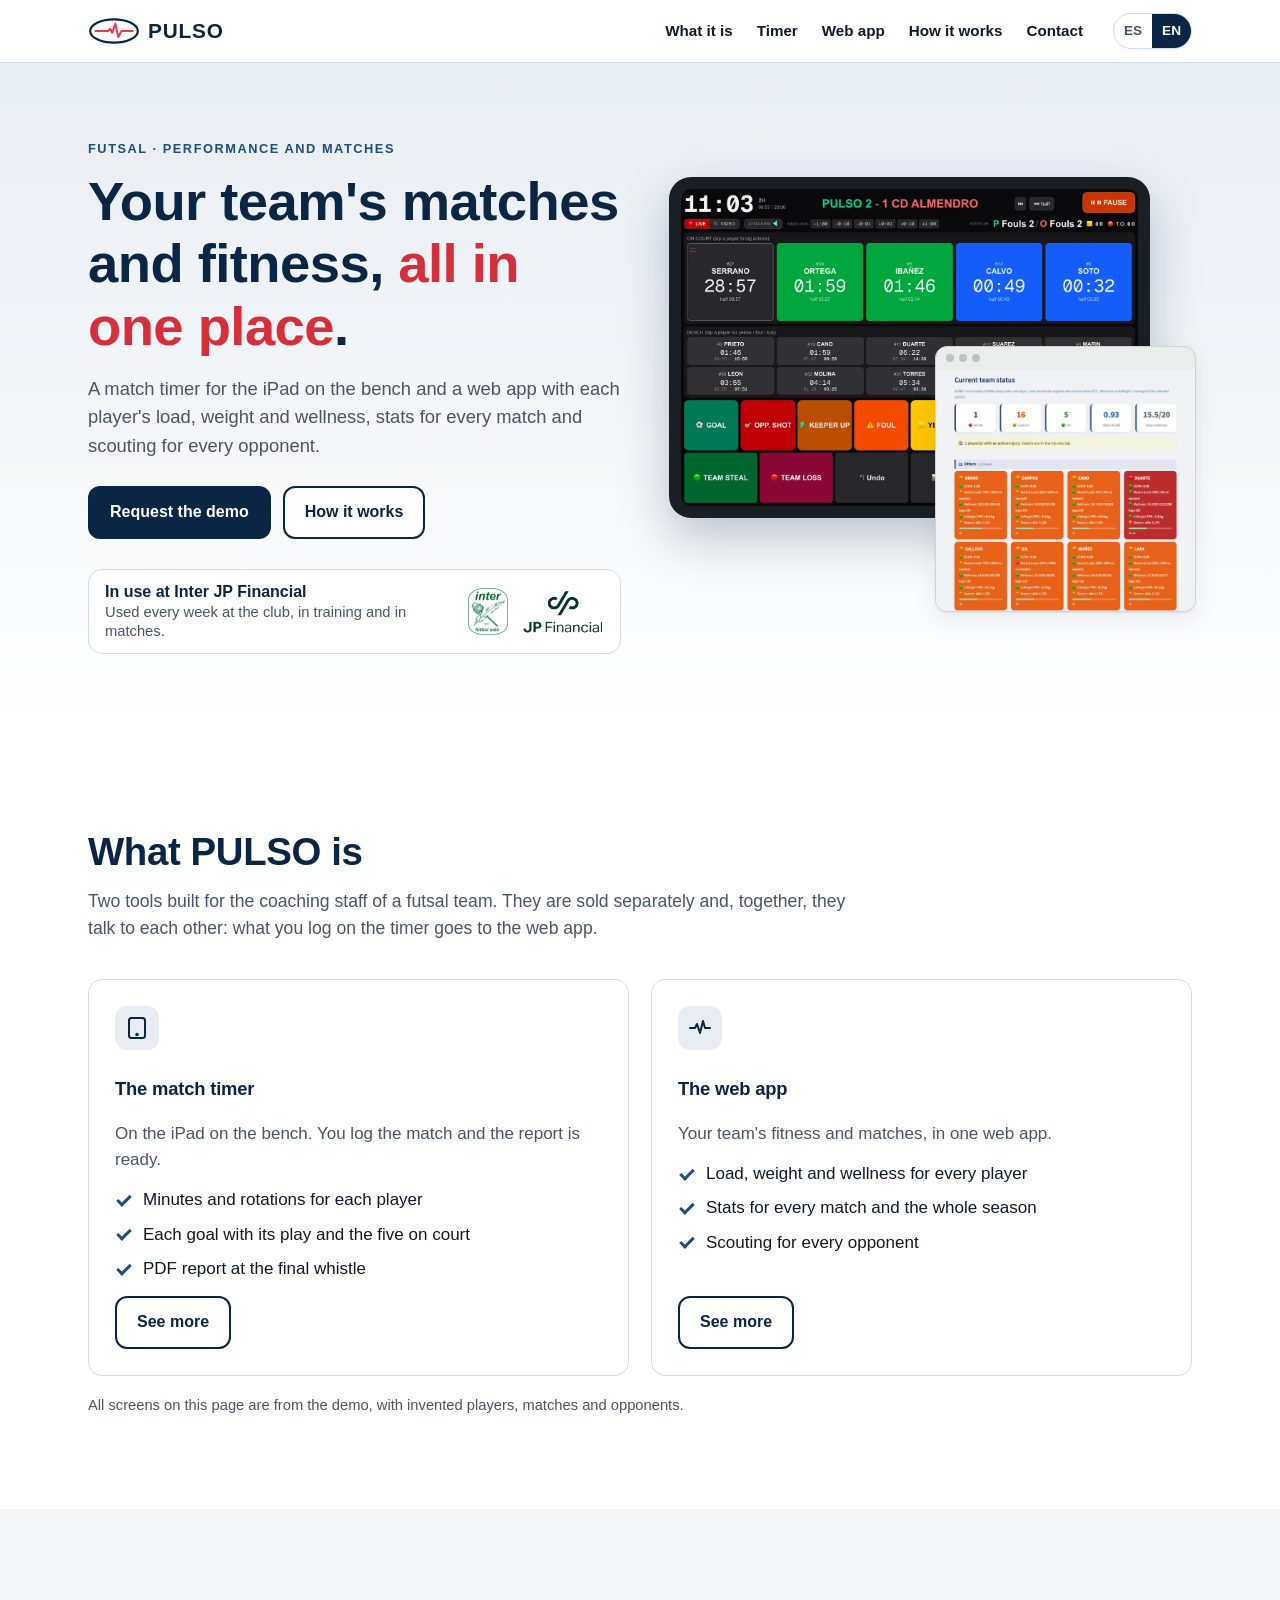
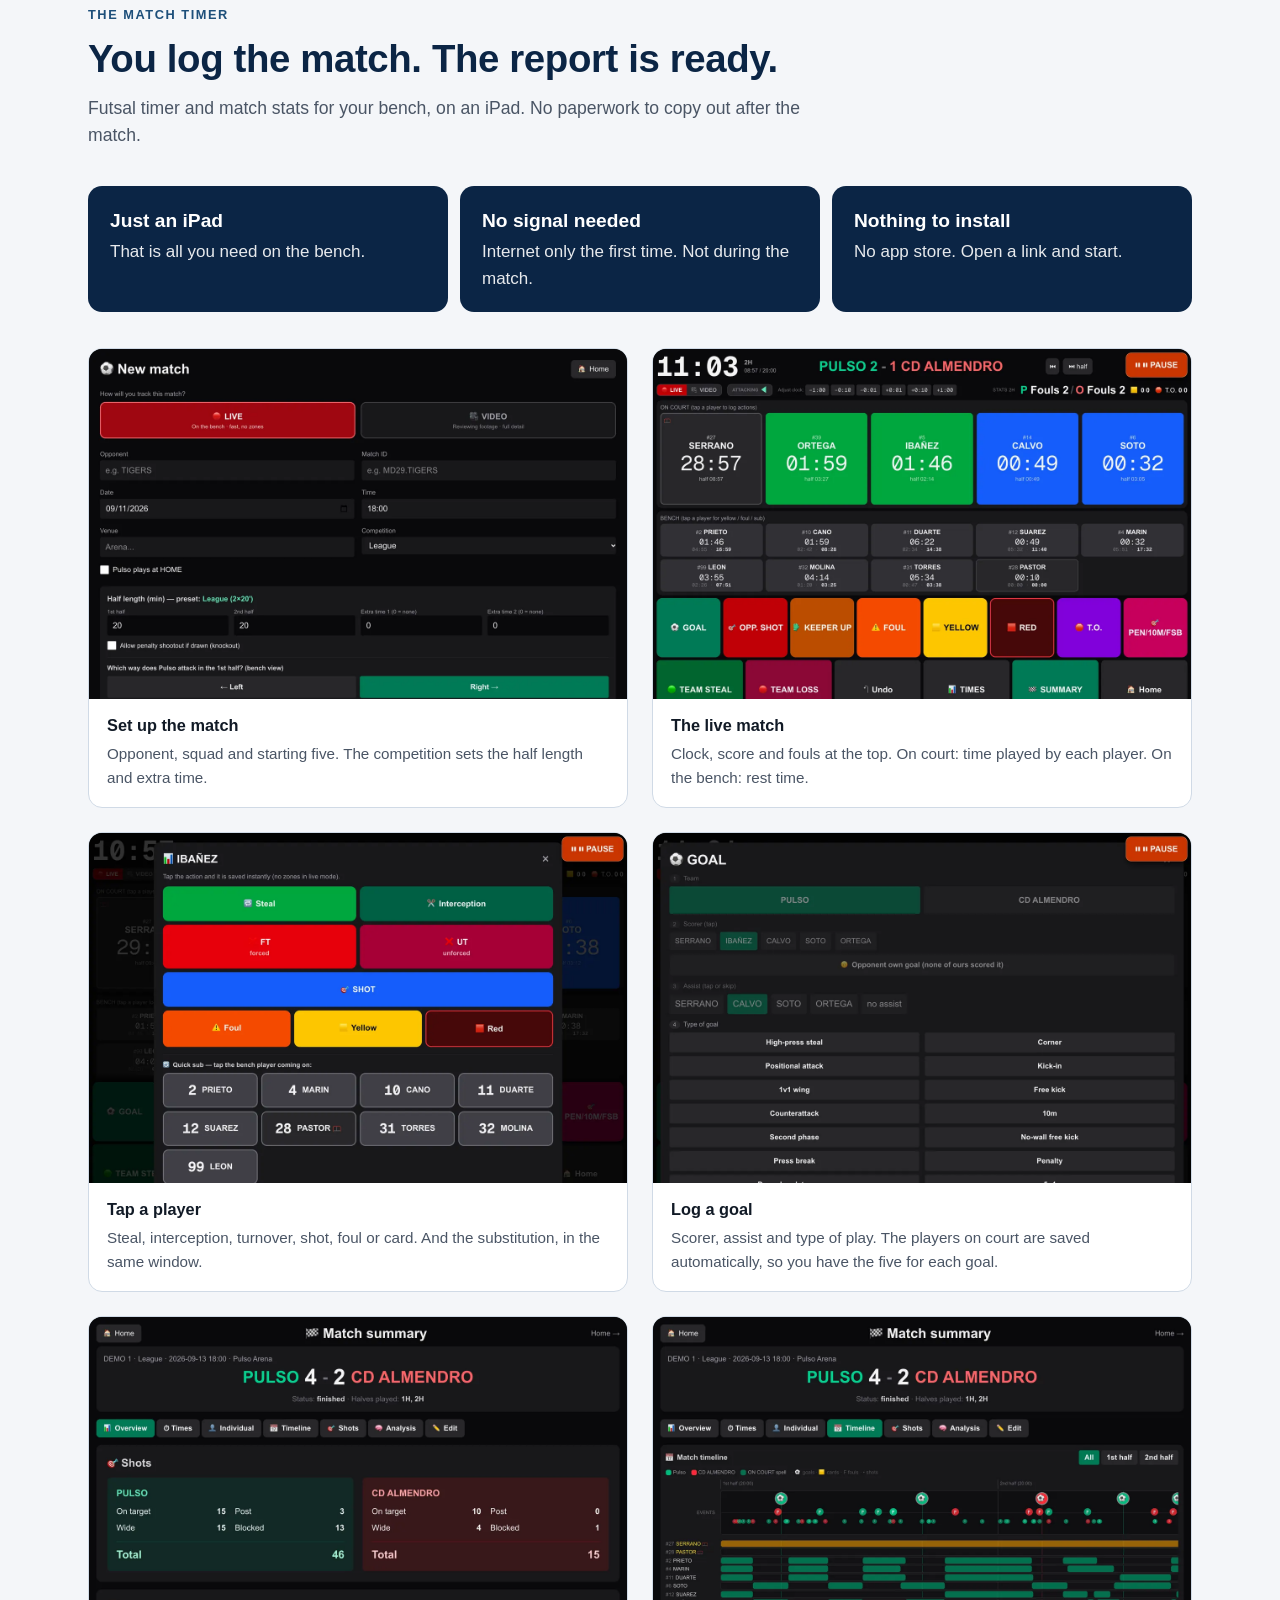
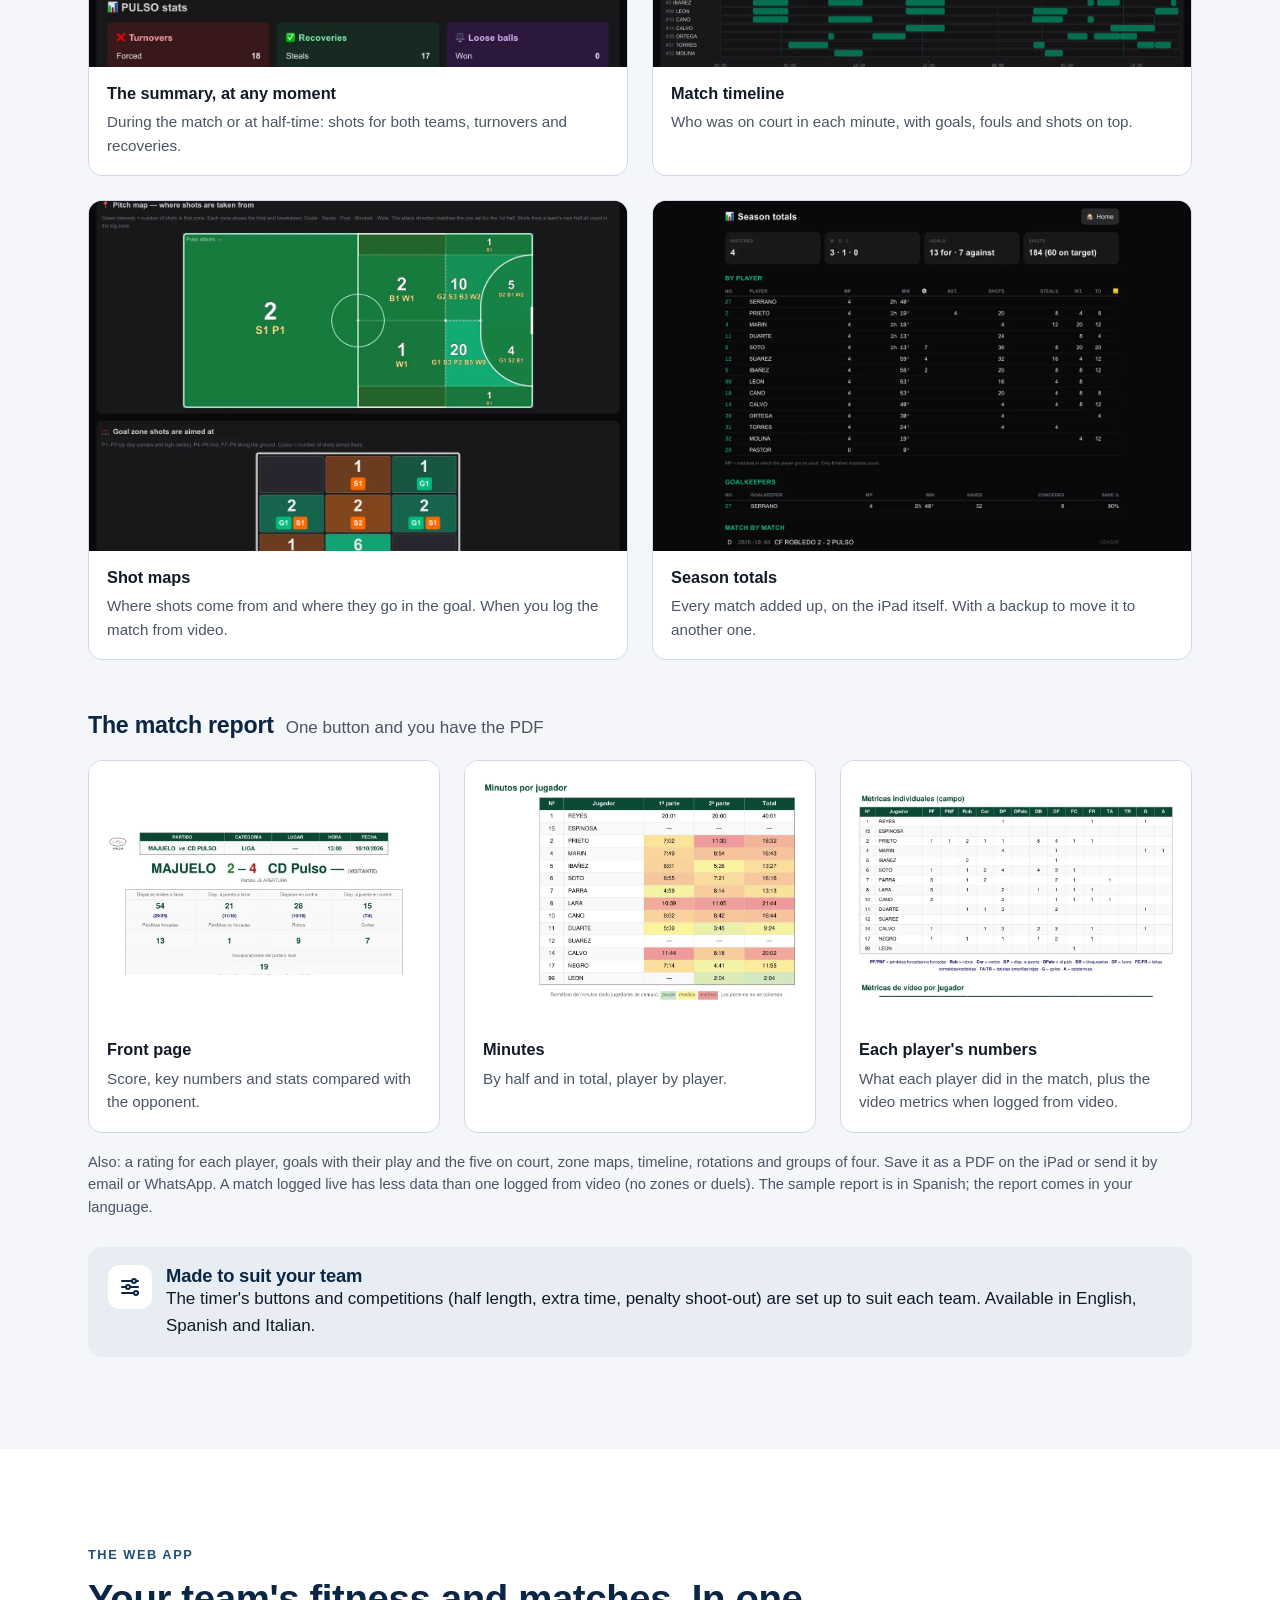
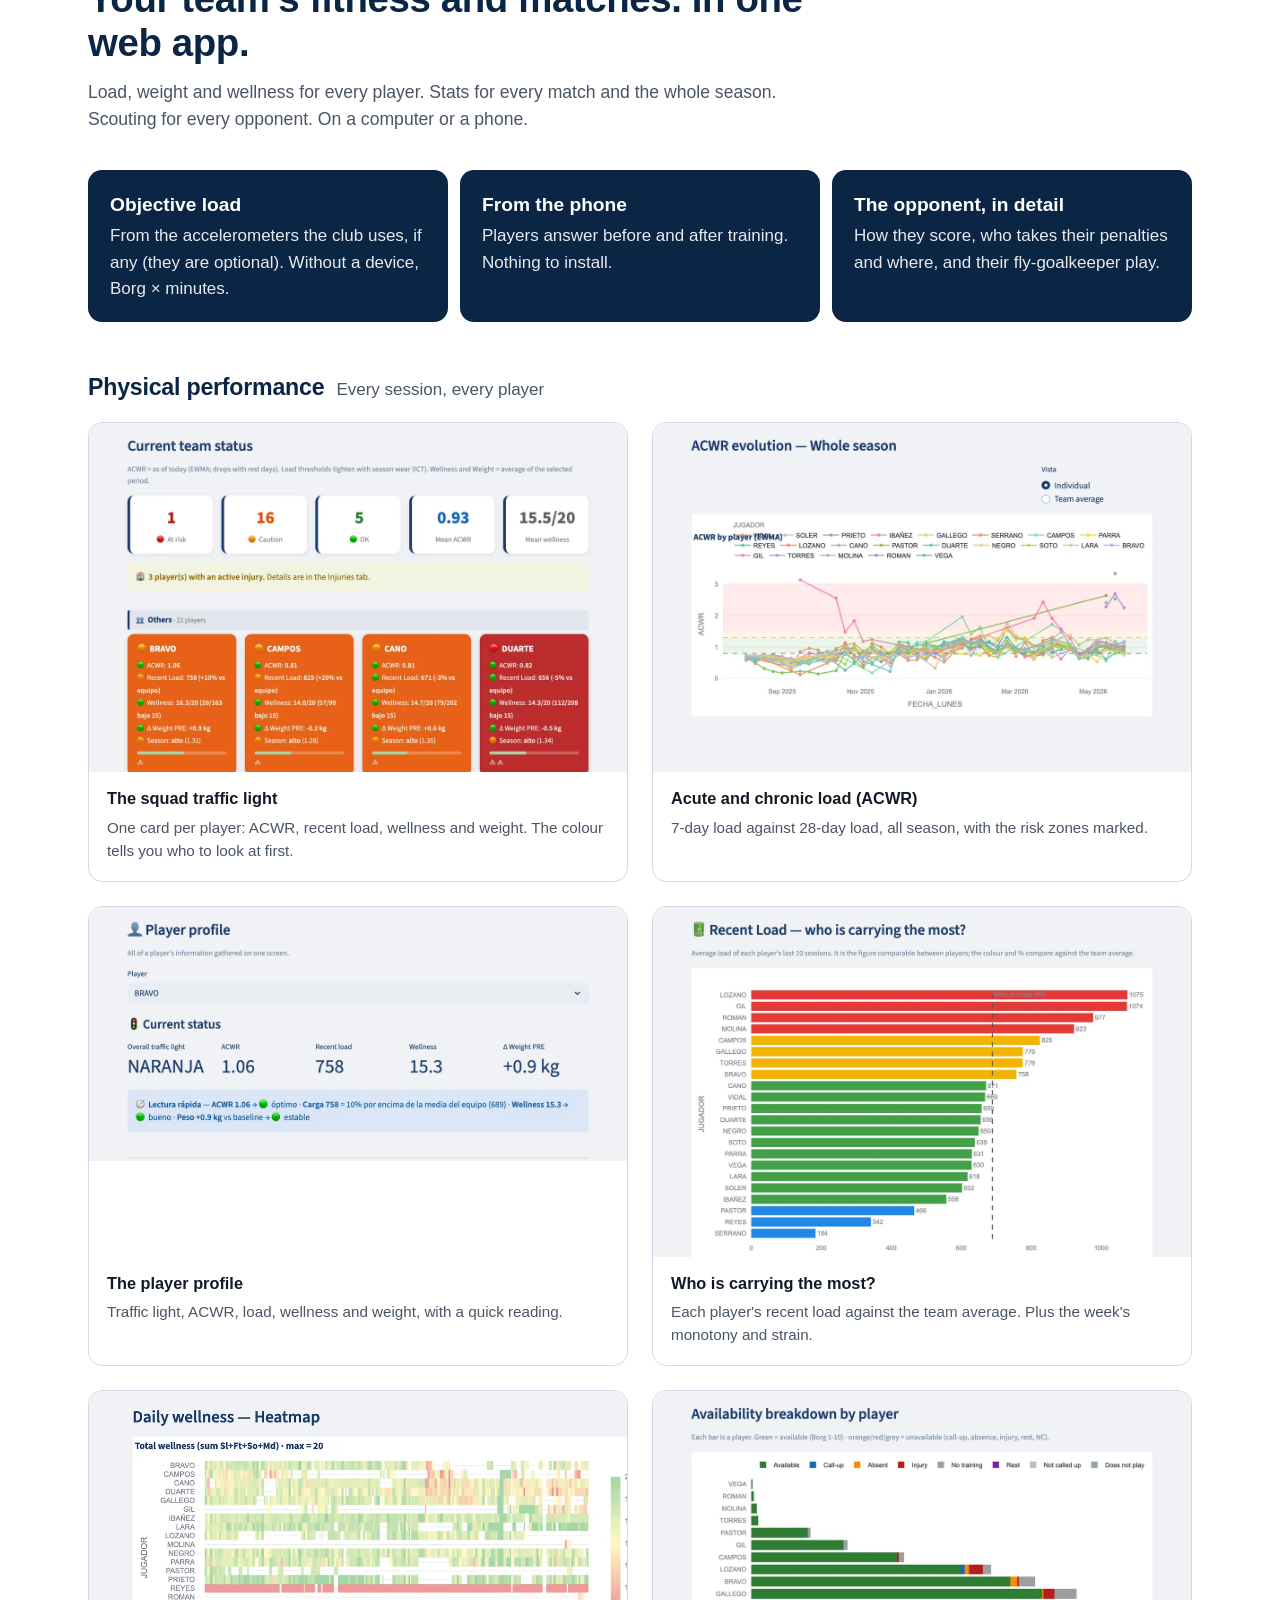
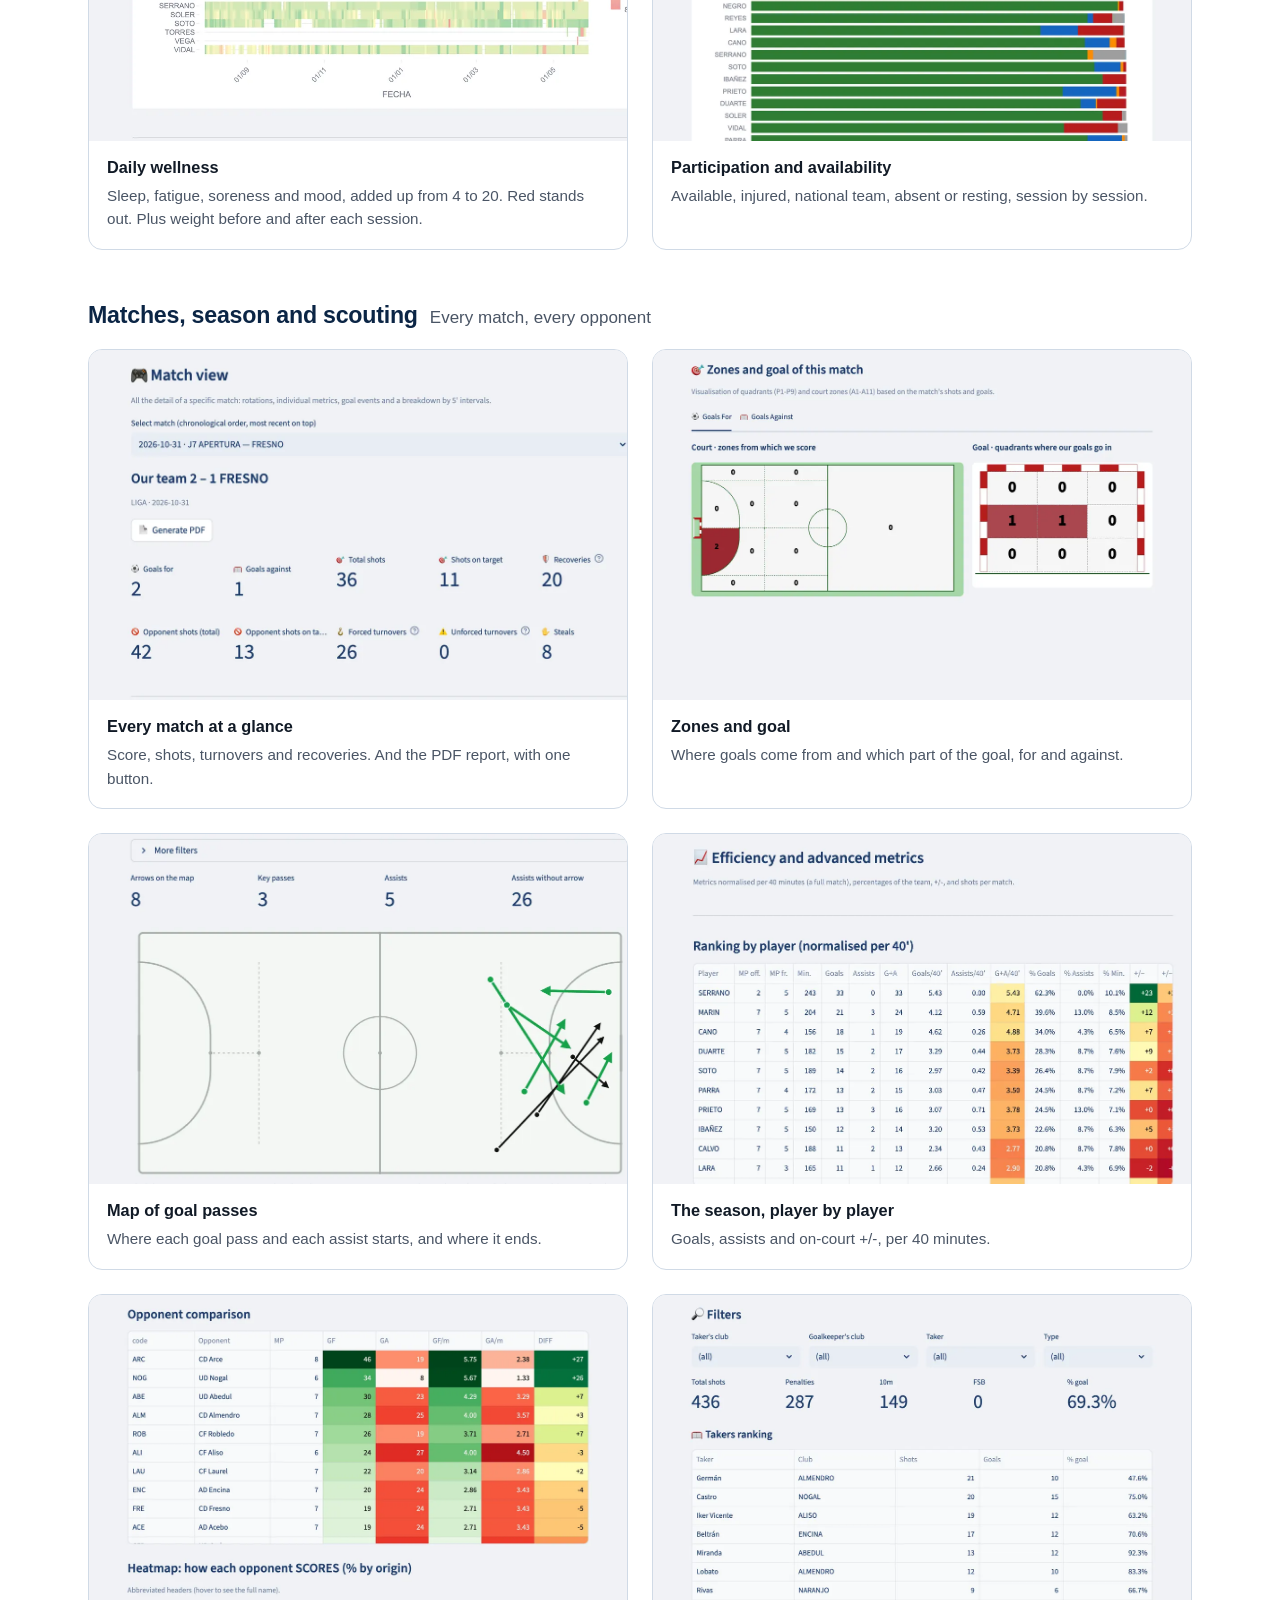
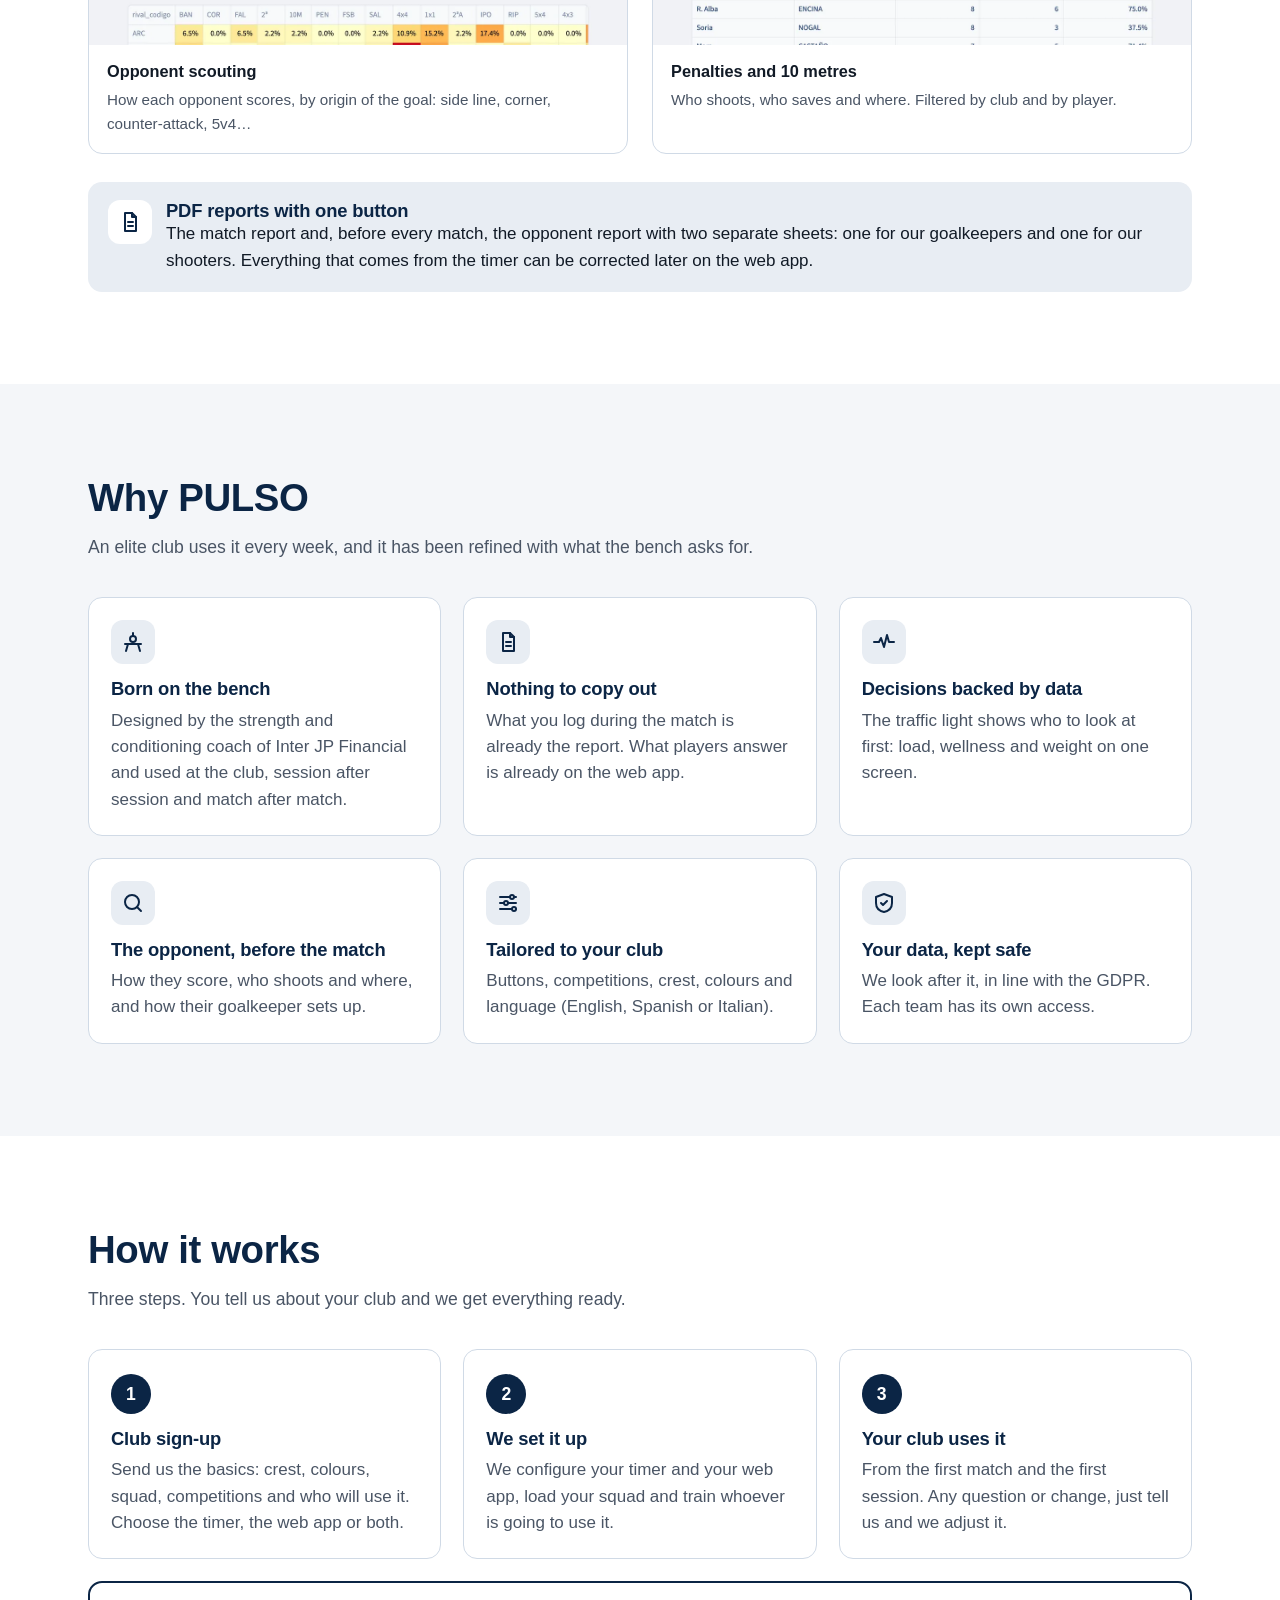
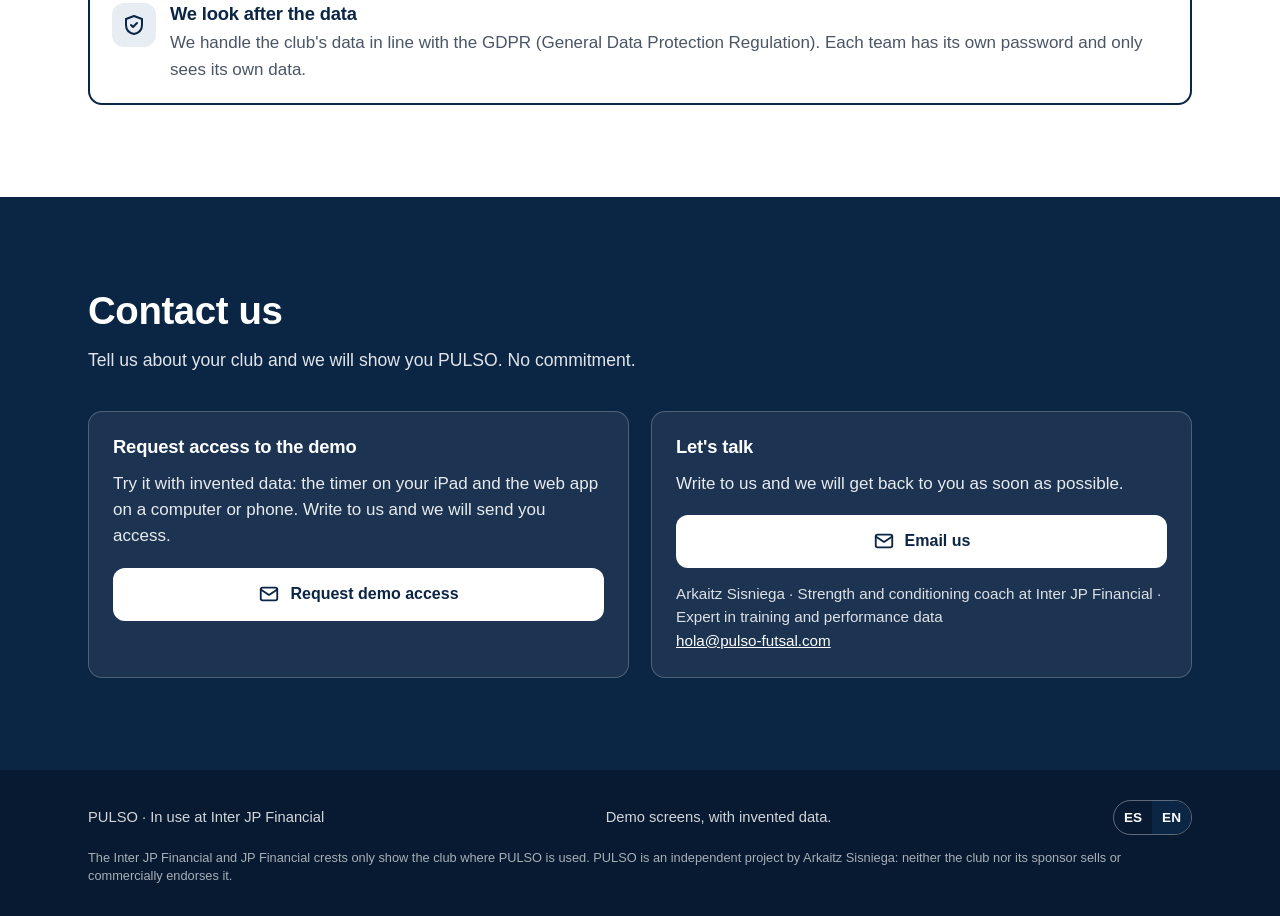
==== en/index.html @ e2886943 "Web informativa de PULSO Co-Authored-By: Claude Opus 5.5 <noreply@anthropic.com>" ====
<!doctype html>
<html lang="en">
<head>
<meta charset="utf-8">
<meta name="viewport" content="width=device-width, initial-scale=1">
<title>PULSO · Match timer and performance platform for futsal</title>
<meta name="description" content="PULSO: the match timer for the iPad and the web app for fitness, matches and scouting. Used at Inter JP Financial.">
<link rel="canonical" href="https://pulso-futsal.com/en/">
<link rel="alternate" hreflang="es" href="https://pulso-futsal.com/">
<link rel="alternate" hreflang="en" href="https://pulso-futsal.com/en/">
<link rel="alternate" hreflang="x-default" href="https://pulso-futsal.com/">
<meta name="theme-color" content="#0b2545">
<meta property="og:type" content="website">
<meta property="og:title" content="PULSO · Match timer and performance platform for futsal">
<meta property="og:description" content="PULSO: the match timer for the iPad and the web app for fitness, matches and scouting. Used at Inter JP Financial.">
<meta property="og:url" content="https://pulso-futsal.com/en/">
<meta property="og:image" content="https://pulso-futsal.com/img/en/crono_03_directo.webp">
<link rel="icon" href="../favicon.svg" type="image/svg+xml">
<link rel="stylesheet" href="../styles.css">
</head>
<body>
<a class="salto" href="#contenido">Skip to content</a>
<header class="cabecera">
  <div class="envoltura">
    <a class="marca" href="#inicio" aria-label="PULSO"><svg viewBox="0 0 120 64" aria-hidden="true" focusable="false"><ellipse cx="60" cy="32" rx="55" ry="27" fill="none" stroke="#0b2545" stroke-width="5"/><polyline points="17,32 46,32 51,27 56,36 63,15 70,46 77,32 103,32" fill="none" stroke="#e63946" stroke-width="4.5" stroke-linecap="round" stroke-linejoin="round"/></svg><span>PULSO</span></a>
    <nav class="nav" aria-label="Menu"><a href="#que-es">What it is</a><a href="#crono">Timer</a><a href="#plataforma">Web app</a><a href="#como-funciona">How it works</a><a href="#contacto">Contact</a></nav>
    <div class="acciones-cab">
      <div class="idioma" role="group" aria-label="Idioma / Language"><a href="../index.html" lang="es" hreflang="es">ES</a><span aria-current="true" lang="en">EN</span></div>
      <details class="menu"><summary>Menu</summary><nav aria-label="Menu"><a href="#que-es">What it is</a><a href="#crono">Timer</a><a href="#plataforma">Web app</a><a href="#como-funciona">How it works</a><a href="#contacto">Contact</a></nav></details>
    </div>
  </div>
</header>

<main id="contenido">
<section class="portada" id="inicio">
  <div class="envoltura">
    <div>
      <span class="etiqueta">Futsal · performance and matches</span>
      <h1>Your team's matches and fitness, <em>all in one place</em>.</h1>
      <p class="entradilla">A match timer for the iPad on the bench and a web app with each player&#x27;s load, weight and wellness, stats for every match and scouting for every opponent.</p>
      <div class="botones">
        <a class="boton boton-1" href="#contacto">Request the demo</a>
        <a class="boton boton-2" href="#como-funciona">How it works</a>
      </div>
      <div class="aval">
        <p><strong>In use at Inter JP Financial</strong>Used every week at the club, in training and in matches.</p>
        <div class="aval-logos"><img src="../img/inter.webp" width="160" height="189" alt="Escudo de Inter fútbol sala" loading="lazy" decoding="async" class="inter"><img src="../img/jp_financial.webp" width="260" height="145" alt="Logo de JP Financial" loading="lazy" decoding="async" class="jp"></div>
      </div>
    </div>
    <div class="escena">
      <div class="marco-ipad"><img src="../img/en/crono_03_directo.webp" width="1280" height="889" alt="The PULSO timer on an iPad during a match: clock, score and minutes for each player on court" fetchpriority="high"></div>
      <div class="marco-web"><div class="barra"><i></i><i></i><i></i></div><img src="../img/en/web_01_semaforo.webp" width="1200" height="1119" alt="Squad traffic light on the PULSO web app" fetchpriority="high"></div>
    </div>
  </div>
</section>

<section class="seccion" id="que-es">
  <div class="envoltura">
    <div class="cabeza"><h2>What PULSO is</h2><p>Two tools built for the coaching staff of a futsal team. They are sold separately and, together, they talk to each other: what you log on the timer goes to the web app.</p></div>
    <div class="rejilla dos">
      <div class="tarjeta producto"><div class="icono"><svg viewBox="0 0 24 24" fill="none" stroke="currentColor" stroke-width="2" stroke-linecap="round" stroke-linejoin="round" aria-hidden="true" focusable="false"><rect x="4" y="2" width="16" height="20" rx="2.5"/><circle cx="12" cy="18.5" r=".8"/></svg></div><h3>The match timer</h3><p>On the iPad on the bench. You log the match and the report is ready.</p><ul><li>Minutes and rotations for each player</li><li>Each goal with its play and the five on court</li><li>PDF report at the final whistle</li></ul><a class="boton boton-2" href="#crono">See more</a></div>
      <div class="tarjeta producto"><div class="icono"><svg viewBox="0 0 24 24" fill="none" stroke="currentColor" stroke-width="2" stroke-linecap="round" stroke-linejoin="round" aria-hidden="true" focusable="false"><path d="M2 12h5l2-4 3 9 3-12 2 7h5"/></svg></div><h3>The web app</h3><p>Your team&#x27;s fitness and matches, in one web app.</p><ul><li>Load, weight and wellness for every player</li><li>Stats for every match and the whole season</li><li>Scouting for every opponent</li></ul><a class="boton boton-2" href="#plataforma">See more</a></div>
    </div>
    <p class="nota">All screens on this page are from the demo, with invented players, matches and opponents.</p>
  </div>
</section>

<section class="seccion alterna" id="crono">
  <div class="envoltura">
    <div class="cabeza"><span class="etiqueta">The match timer</span><h2>You log the match. The report is ready.</h2><p>Futsal timer and match stats for your bench, on an iPad. No paperwork to copy out after the match.</p></div>
    <div class="ventajas"><div class="ventaja"><strong>Just an iPad</strong><span>That is all you need on the bench.</span></div><div class="ventaja"><strong>No signal needed</strong><span>Internet only the first time. Not during the match.</span></div><div class="ventaja"><strong>Nothing to install</strong><span>No app store. Open a link and start.</span></div></div>
    <p class="desliza" aria-hidden="true">Swipe to see more →</p><div class="capturas"><figure class="oscura"><a href="../img/en/crono_02_nuevo.webp" target="_blank" rel="noopener" aria-label="Set up the match (opens full size)"><img src="../img/en/crono_02_nuevo.webp" width="1280" height="889" alt="Set up the match. Opponent, squad and starting five. The competition sets the half length and extra time." loading="lazy" decoding="async"></a><figcaption><strong>Set up the match</strong><span>Opponent, squad and starting five. The competition sets the half length and extra time.</span></figcaption></figure><figure class="oscura"><a href="../img/en/crono_03_directo.webp" target="_blank" rel="noopener" aria-label="The live match (opens full size)"><img src="../img/en/crono_03_directo.webp" width="1280" height="889" alt="The live match. Clock, score and fouls at the top. On court: time played by each player. On the bench: rest time." loading="lazy" decoding="async"></a><figcaption><strong>The live match</strong><span>Clock, score and fouls at the top. On court: time played by each player. On the bench: rest time.</span></figcaption></figure><figure class="oscura"><a href="../img/en/crono_05_jugador.webp" target="_blank" rel="noopener" aria-label="Tap a player (opens full size)"><img src="../img/en/crono_05_jugador.webp" width="1280" height="889" alt="Tap a player. Steal, interception, turnover, shot, foul or card. And the substitution, in the same window." loading="lazy" decoding="async"></a><figcaption><strong>Tap a player</strong><span>Steal, interception, turnover, shot, foul or card. And the substitution, in the same window.</span></figcaption></figure><figure class="oscura"><a href="../img/en/crono_04_gol.webp" target="_blank" rel="noopener" aria-label="Log a goal (opens full size)"><img src="../img/en/crono_04_gol.webp" width="1280" height="889" alt="Log a goal. Scorer, assist and type of play. The players on court are saved automatically, so you have the five for each goal." loading="lazy" decoding="async"></a><figcaption><strong>Log a goal</strong><span>Scorer, assist and type of play. The players on court are saved automatically, so you have the five for each goal.</span></figcaption></figure><figure class="oscura"><a href="../img/en/crono_06_resumen.webp" target="_blank" rel="noopener" aria-label="The summary, at any moment (opens full size)"><img src="../img/en/crono_06_resumen.webp" width="1280" height="889" alt="The summary, at any moment. During the match or at half-time: shots for both teams, turnovers and recoveries." loading="lazy" decoding="async"></a><figcaption><strong>The summary, at any moment</strong><span>During the match or at half-time: shots for both teams, turnovers and recoveries.</span></figcaption></figure><figure class="oscura"><a href="../img/en/crono_09_cronograma.webp" target="_blank" rel="noopener" aria-label="Match timeline (opens full size)"><img src="../img/en/crono_09_cronograma.webp" width="1280" height="889" alt="Match timeline. Who was on court in each minute, with goals, fouls and shots on top." loading="lazy" decoding="async"></a><figcaption><strong>Match timeline</strong><span>Who was on court in each minute, with goals, fouls and shots on top.</span></figcaption></figure><figure class="oscura"><a href="../img/en/crono_10_disparos_mapa.webp" target="_blank" rel="noopener" aria-label="Shot maps (opens full size)"><img src="../img/en/crono_10_disparos_mapa.webp" width="1280" height="889" alt="Shot maps. Where shots come from and where they go in the goal. When you log the match from video." loading="lazy" decoding="async"></a><figcaption><strong>Shot maps</strong><span>Where shots come from and where they go in the goal. When you log the match from video.</span></figcaption></figure><figure class="oscura"><a href="../img/en/crono_13_totales.webp" target="_blank" rel="noopener" aria-label="Season totals (opens full size)"><img src="../img/en/crono_13_totales.webp" width="1280" height="889" alt="Season totals. Every match added up, on the iPad itself. With a backup to move it to another one." loading="lazy" decoding="async"></a><figcaption><strong>Season totals</strong><span>Every match added up, on the iPad itself. With a backup to move it to another one.</span></figcaption></figure></div>
    <div class="subtitulo"><h3>The match report</h3><span>One button and you have the PDF</span></div>
    <p class="desliza" aria-hidden="true">Swipe to see more →</p><div class="capturas tres"><figure class="doc"><a href="../img/informe_p1.webp" target="_blank" rel="noopener" aria-label="Front page (opens full size)"><img src="../img/informe_p1.webp" width="1000" height="505" alt="Front page. Score, key numbers and stats compared with the opponent." loading="lazy" decoding="async"></a><figcaption><strong>Front page</strong><span>Score, key numbers and stats compared with the opponent.</span></figcaption></figure><figure class="doc"><a href="../img/informe_p2.webp" target="_blank" rel="noopener" aria-label="Minutes (opens full size)"><img src="../img/informe_p2.webp" width="971" height="694" alt="Minutes. By half and in total, player by player." loading="lazy" decoding="async"></a><figcaption><strong>Minutes</strong><span>By half and in total, player by player.</span></figcaption></figure><figure class="doc"><a href="../img/informe_p3.webp" target="_blank" rel="noopener" aria-label="Each player&#x27;s numbers (opens full size)"><img src="../img/informe_p3.webp" width="1000" height="639" alt="Each player&#x27;s numbers. What each player did in the match, plus the video metrics when logged from video." loading="lazy" decoding="async"></a><figcaption><strong>Each player&#x27;s numbers</strong><span>What each player did in the match, plus the video metrics when logged from video.</span></figcaption></figure></div>
    <p class="nota">Also: a rating for each player, goals with their play and the five on court, zone maps, timeline, rotations and groups of four. Save it as a PDF on the iPad or send it by email or WhatsApp. A match logged live has less data than one logged from video (no zones or duels). The sample report is in Spanish; the report comes in your language.</p>
    <div class="aviso-adapta"><div class="icono"><svg viewBox="0 0 24 24" fill="none" stroke="currentColor" stroke-width="2" stroke-linecap="round" stroke-linejoin="round" aria-hidden="true" focusable="false"><path d="M4 6h10M18 6h2M4 12h4M12 12h8M4 18h12M20 18h0"/><circle cx="16" cy="6" r="2"/><circle cx="10" cy="12" r="2"/><circle cx="18" cy="18" r="2"/></svg></div><div><h3>Made to suit your team</h3><p>The timer&#x27;s buttons and competitions (half length, extra time, penalty shoot-out) are set up to suit each team. Available in English, Spanish and Italian.</p></div></div>
  </div>
</section>

<section class="seccion" id="plataforma">
  <div class="envoltura">
    <div class="cabeza"><span class="etiqueta">The web app</span><h2>Your team's fitness and matches. In one web app.</h2><p>Load, weight and wellness for every player. Stats for every match and the whole season. Scouting for every opponent. On a computer or a phone.</p></div>
    <div class="ventajas"><div class="ventaja"><strong>Objective load</strong><span>From the accelerometers the club uses, if any (they are optional). Without a device, Borg × minutes.</span></div><div class="ventaja"><strong>From the phone</strong><span>Players answer before and after training. Nothing to install.</span></div><div class="ventaja"><strong>The opponent, in detail</strong><span>How they score, who takes their penalties and where, and their fly-goalkeeper play.</span></div></div>
    <div class="subtitulo"><h3>Physical performance</h3><span>Every session, every player</span></div>
    <p class="desliza" aria-hidden="true">Swipe to see more →</p><div class="capturas"><figure class=""><a href="../img/en/web_01_semaforo.webp" target="_blank" rel="noopener" aria-label="The squad traffic light (opens full size)"><img src="../img/en/web_01_semaforo.webp" width="1200" height="1119" alt="The squad traffic light. One card per player: ACWR, recent load, wellness and weight. The colour tells you who to look at first." loading="lazy" decoding="async"></a><figcaption><strong>The squad traffic light</strong><span>One card per player: ACWR, recent load, wellness and weight. The colour tells you who to look at first.</span></figcaption></figure><figure class=""><a href="../img/en/web_02_acwr.webp" target="_blank" rel="noopener" aria-label="Acute and chronic load (ACWR) (opens full size)"><img src="../img/en/web_02_acwr.webp" width="1200" height="893" alt="Acute and chronic load (ACWR). 7-day load against 28-day load, all season, with the risk zones marked." loading="lazy" decoding="async"></a><figcaption><strong>Acute and chronic load (ACWR)</strong><span>7-day load against 28-day load, all season, with the risk zones marked.</span></figcaption></figure><figure class="ancha"><a href="../img/en/web_03_ficha.webp" target="_blank" rel="noopener" aria-label="The player profile (opens full size)"><img src="../img/en/web_03_ficha.webp" width="1200" height="568" alt="The player profile. Traffic light, ACWR, load, wellness and weight, with a quick reading." loading="lazy" decoding="async"></a><figcaption><strong>The player profile</strong><span>Traffic light, ACWR, load, wellness and weight, with a quick reading.</span></figcaption></figure><figure class=""><a href="../img/en/web_05_carga_reciente.webp" target="_blank" rel="noopener" aria-label="Who is carrying the most? (opens full size)"><img src="../img/en/web_05_carga_reciente.webp" width="1200" height="952" alt="Who is carrying the most?. Each player&#x27;s recent load against the team average. Plus the week&#x27;s monotony and strain." loading="lazy" decoding="async"></a><figcaption><strong>Who is carrying the most?</strong><span>Each player&#x27;s recent load against the team average. Plus the week&#x27;s monotony and strain.</span></figcaption></figure><figure class=""><a href="../img/en/web_11_well_heatmap.webp" target="_blank" rel="noopener" aria-label="Daily wellness (opens full size)"><img src="../img/en/web_11_well_heatmap.webp" width="1200" height="690" alt="Daily wellness. Sleep, fatigue, soreness and mood, added up from 4 to 20. Red stands out. Plus weight before and after each session." loading="lazy" decoding="async"></a><figcaption><strong>Daily wellness</strong><span>Sleep, fatigue, soreness and mood, added up from 4 to 20. Red stands out. Plus weight before and after each session.</span></figcaption></figure><figure class=""><a href="../img/en/web_14_disponibilidad.webp" target="_blank" rel="noopener" aria-label="Participation and availability (opens full size)"><img src="../img/en/web_14_disponibilidad.webp" width="1200" height="1107" alt="Participation and availability. Available, injured, national team, absent or resting, session by session." loading="lazy" decoding="async"></a><figcaption><strong>Participation and availability</strong><span>Available, injured, national team, absent or resting, session by session.</span></figcaption></figure></div>
    <div class="subtitulo"><h3>Matches, season and scouting</h3><span>Every match, every opponent</span></div>
    <p class="desliza" aria-hidden="true">Swipe to see more →</p><div class="capturas"><figure class=""><a href="../img/en/web_20_partido.webp" target="_blank" rel="noopener" aria-label="Every match at a glance (opens full size)"><img src="../img/en/web_20_partido.webp" width="1200" height="714" alt="Every match at a glance. Score, shots, turnovers and recoveries. And the PDF report, with one button." loading="lazy" decoding="async"></a><figcaption><strong>Every match at a glance</strong><span>Score, shots, turnovers and recoveries. And the PDF report, with one button.</span></figcaption></figure><figure class=""><a href="../img/en/web_24_zonas_partido.webp" target="_blank" rel="noopener" aria-label="Zones and goal (opens full size)"><img src="../img/en/web_24_zonas_partido.webp" width="1200" height="787" alt="Zones and goal. Where goals come from and which part of the goal, for and against." loading="lazy" decoding="async"></a><figcaption><strong>Zones and goal</strong><span>Where goals come from and which part of the goal, for and against.</span></figcaption></figure><figure class=""><a href="../img/en/web_30_pases.webp" target="_blank" rel="noopener" aria-label="Map of goal passes (opens full size)"><img src="../img/en/web_30_pases.webp" width="1200" height="721" alt="Map of goal passes. Where each goal pass and each assist starts, and where it ends." loading="lazy" decoding="async"></a><figcaption><strong>Map of goal passes</strong><span>Where each goal pass and each assist starts, and where it ends.</span></figcaption></figure><figure class=""><a href="../img/en/web_25_eficiencia.webp" target="_blank" rel="noopener" aria-label="The season, player by player (opens full size)"><img src="../img/en/web_25_eficiencia.webp" width="1200" height="749" alt="The season, player by player. Goals, assists and on-court +/-, per 40 minutes." loading="lazy" decoding="async"></a><figcaption><strong>The season, player by player</strong><span>Goals, assists and on-court +/-, per 40 minutes.</span></figcaption></figure><figure class=""><a href="../img/en/web_40_scout_comparativa.webp" target="_blank" rel="noopener" aria-label="Opponent scouting (opens full size)"><img src="../img/en/web_40_scout_comparativa.webp" width="1200" height="1165" alt="Opponent scouting. How each opponent scores, by origin of the goal: side line, corner, counter-attack, 5v4…" loading="lazy" decoding="async"></a><figcaption><strong>Opponent scouting</strong><span>How each opponent scores, by origin of the goal: side line, corner, counter-attack, 5v4…</span></figcaption></figure><figure class=""><a href="../img/en/web_44_pen_equipo.webp" target="_blank" rel="noopener" aria-label="Penalties and 10 metres (opens full size)"><img src="../img/en/web_44_pen_equipo.webp" width="1200" height="1405" alt="Penalties and 10 metres. Who shoots, who saves and where. Filtered by club and by player." loading="lazy" decoding="async"></a><figcaption><strong>Penalties and 10 metres</strong><span>Who shoots, who saves and where. Filtered by club and by player.</span></figcaption></figure></div>
    <div class="aviso-adapta"><div class="icono"><svg viewBox="0 0 24 24" fill="none" stroke="currentColor" stroke-width="2" stroke-linecap="round" stroke-linejoin="round" aria-hidden="true" focusable="false"><path d="M7 3h7l4 4v14H7z"/><path d="M14 3v4h4M10 12h5M10 16h5"/></svg></div><div><h3>PDF reports with one button</h3><p>The match report and, before every match, the opponent report with two separate sheets: one for our goalkeepers and one for our shooters. Everything that comes from the timer can be corrected later on the web app.</p></div></div>
  </div>
</section>

<section class="seccion alterna" id="por-que">
  <div class="envoltura">
    <div class="cabeza"><h2>Why PULSO</h2><p>An elite club uses it every week, and it has been refined with what the bench asks for.</p></div>
    <div class="rejilla tres"><div class="tarjeta"><div class="icono"><svg viewBox="0 0 24 24" fill="none" stroke="currentColor" stroke-width="2" stroke-linecap="round" stroke-linejoin="round" aria-hidden="true" focusable="false"><path d="M12 3v3M5 21l2-7h10l2 7M4 14h16"/><circle cx="12" cy="9" r="3"/></svg></div><h3>Born on the bench</h3><p>Designed by the strength and conditioning coach of Inter JP Financial and used at the club, session after session and match after match.</p></div><div class="tarjeta"><div class="icono"><svg viewBox="0 0 24 24" fill="none" stroke="currentColor" stroke-width="2" stroke-linecap="round" stroke-linejoin="round" aria-hidden="true" focusable="false"><path d="M7 3h7l4 4v14H7z"/><path d="M14 3v4h4M10 12h5M10 16h5"/></svg></div><h3>Nothing to copy out</h3><p>What you log during the match is already the report. What players answer is already on the web app.</p></div><div class="tarjeta"><div class="icono"><svg viewBox="0 0 24 24" fill="none" stroke="currentColor" stroke-width="2" stroke-linecap="round" stroke-linejoin="round" aria-hidden="true" focusable="false"><path d="M2 12h5l2-4 3 9 3-12 2 7h5"/></svg></div><h3>Decisions backed by data</h3><p>The traffic light shows who to look at first: load, wellness and weight on one screen.</p></div><div class="tarjeta"><div class="icono"><svg viewBox="0 0 24 24" fill="none" stroke="currentColor" stroke-width="2" stroke-linecap="round" stroke-linejoin="round" aria-hidden="true" focusable="false"><circle cx="11" cy="11" r="7"/><path d="M20 20l-4-4"/></svg></div><h3>The opponent, before the match</h3><p>How they score, who shoots and where, and how their goalkeeper sets up.</p></div><div class="tarjeta"><div class="icono"><svg viewBox="0 0 24 24" fill="none" stroke="currentColor" stroke-width="2" stroke-linecap="round" stroke-linejoin="round" aria-hidden="true" focusable="false"><path d="M4 6h10M18 6h2M4 12h4M12 12h8M4 18h12M20 18h0"/><circle cx="16" cy="6" r="2"/><circle cx="10" cy="12" r="2"/><circle cx="18" cy="18" r="2"/></svg></div><h3>Tailored to your club</h3><p>Buttons, competitions, crest, colours and language (English, Spanish or Italian).</p></div><div class="tarjeta"><div class="icono"><svg viewBox="0 0 24 24" fill="none" stroke="currentColor" stroke-width="2" stroke-linecap="round" stroke-linejoin="round" aria-hidden="true" focusable="false"><path d="M12 3l8 3v6c0 5-3.5 8-8 9-4.5-1-8-4-8-9V6z"/><path d="M9 12l2 2 4-4"/></svg></div><h3>Your data, kept safe</h3><p>We look after it, in line with the GDPR. Each team has its own access.</p></div></div>
  </div>
</section>

<section class="seccion" id="como-funciona">
  <div class="envoltura">
    <div class="cabeza"><h2>How it works</h2><p>Three steps. You tell us about your club and we get everything ready.</p></div>
    <ol class="pasos"><li><h3>Club sign-up</h3><p>Send us the basics: crest, colours, squad, competitions and who will use it. Choose the timer, the web app or both.</p></li><li><h3>We set it up</h3><p>We configure your timer and your web app, load your squad and train whoever is going to use it.</p></li><li><h3>Your club uses it</h3><p>From the first match and the first session. Any question or change, just tell us and we adjust it.</p></li></ol>
    <div class="custodia"><div class="icono"><svg viewBox="0 0 24 24" fill="none" stroke="currentColor" stroke-width="2" stroke-linecap="round" stroke-linejoin="round" aria-hidden="true" focusable="false"><path d="M12 3l8 3v6c0 5-3.5 8-8 9-4.5-1-8-4-8-9V6z"/><path d="M9 12l2 2 4-4"/></svg></div><div><h3>We look after the data</h3><p>We handle the club&#x27;s data in line with the GDPR (General Data Protection Regulation). Each team has its own password and only sees its own data.</p></div></div>
  </div>
</section>

<section class="seccion contacto" id="contacto">
  <div class="envoltura">
    <div class="cabeza"><h2>Contact us</h2><p>Tell us about your club and we will show you PULSO. No commitment.</p></div>
    <div class="rejilla dos">
      <div class="caja">
        <h3>Request access to the demo</h3>
        <p>Try it with invented data: the timer on your iPad and the web app on a computer or phone. Write to us and we will send you access.</p>
        <div class="botones"><a class="boton boton-claro" href="mailto:hola@pulso-futsal.com?subject=PULSO%3A%20demo%20access%20request&amp;body=Hello%20Arkaitz%2C%0A%0AI%20would%20like%20to%20try%20the%20PULSO%20demo.%0A%0AClub%3A%0ATeam%20/%20category%3A%0AMy%20role%3A%0AI%20am%20interested%20in%3A%20timer%20/%20web%20app%20/%20both%0A%0AThank%20you."><svg viewBox="0 0 24 24" fill="none" stroke="currentColor" stroke-width="2" stroke-linecap="round" stroke-linejoin="round" aria-hidden="true" focusable="false"><rect x="3" y="5" width="18" height="14" rx="2"/><path d="M3 7l9 6 9-6"/></svg>Request demo access</a></div>
      </div>
      <div class="caja">
        <h3>Let's talk</h3>
        <p>Write to us and we will get back to you as soon as possible.</p>
        <div class="botones">
          <a class="boton boton-claro" href="mailto:hola@pulso-futsal.com?subject=Information%20about%20PULSO&amp;body=Hello%20Arkaitz%2C%0A%0AI%20would%20like%20some%20information%20about%20PULSO.%0A%0AClub%3A%0ATeam%20/%20category%3A%0A%0AThank%20you."><svg viewBox="0 0 24 24" fill="none" stroke="currentColor" stroke-width="2" stroke-linecap="round" stroke-linejoin="round" aria-hidden="true" focusable="false"><rect x="3" y="5" width="18" height="14" rx="2"/><path d="M3 7l9 6 9-6"/></svg>Email us</a>
        </div>
        <p class="persona">Arkaitz Sisniega · Strength and conditioning coach at Inter JP Financial · Expert in training and performance data<br><a href="mailto:hola@pulso-futsal.com" style="color:#fff">hola@pulso-futsal.com</a></p>
      </div>
    </div>
  </div>
</section>
</main>

<footer class="pie">
  <div class="envoltura">
    <span>PULSO · In use at Inter JP Financial</span>
    <span>Demo screens, with invented data.</span>
    <div class="idioma" role="group" aria-label="Idioma / Language"><a href="../index.html" lang="es" hreflang="es">ES</a><span aria-current="true" lang="en">EN</span></div>
    <p class="marcas">The Inter JP Financial and JP Financial crests only show the club where PULSO is used. PULSO is an independent project by Arkaitz Sisniega: neither the club nor its sponsor sells or commercially endorses it.</p>
  </div>
</footer>
<script>document.querySelectorAll(".menu nav a").forEach(function(a){a.addEventListener("click",function(){a.closest("details").removeAttribute("open");});});</script>
</body>
</html>
---- styles.css ----
/* PULSO — web informativa. Sin fuentes externas: las del sistema. */
:root {
  --marca: #0b2545;
  --marca-2: #1d4f7a;
  --marca-claro: #e8edf3;
  --marca-linea: #d0dae6;
  --rojo: #d62f3c;
  --latido: #e63946;
  --tinta: #111a26;
  --gris: #4a5565;
  --fondo: #ffffff;
  --fondo-2: #f4f6f9;
  --radio: 14px;
  --sombra: 0 1px 2px rgba(11, 37, 69, .06), 0 8px 24px rgba(11, 37, 69, .08);
  --ancho: 1160px;
  color-scheme: light;
}
*, *::before, *::after { box-sizing: border-box; }
html { scroll-behavior: smooth; scroll-padding-top: 76px; -webkit-text-size-adjust: 100%; }
@media (prefers-reduced-motion: reduce) { html { scroll-behavior: auto; } }
body {
  margin: 0; background: var(--fondo); color: var(--tinta);
  font-family: -apple-system, BlinkMacSystemFont, "Segoe UI", Roboto, "Helvetica Neue", Arial, sans-serif;
  font-size: 17px; line-height: 1.55; overflow-x: hidden;
}
img { max-width: 100%; height: auto; display: block; }
a { color: var(--marca-2); }
a:focus-visible, button:focus-visible, summary:focus-visible { outline: 3px solid var(--rojo); outline-offset: 3px; border-radius: 6px; }
h1, h2, h3 { line-height: 1.15; margin: 0; color: var(--marca); letter-spacing: -.01em; }
h1 { font-size: clamp(2rem, 7vw, 3.4rem); font-weight: 800; }
h2 { font-size: clamp(1.6rem, 5vw, 2.4rem); font-weight: 800; }
h3 { font-size: 1.15rem; font-weight: 750; }
p { margin: 0; }
.envoltura { width: 100%; max-width: var(--ancho); margin: 0 auto; padding: 0 16px; }
@media (min-width: 720px) { .envoltura { padding: 0 28px; } }
.salto { position: absolute; left: -9999px; top: 8px; background: var(--marca); color: #fff; padding: 8px 14px; border-radius: 8px; z-index: 100; }
.salto:focus { left: 8px; }

/* Cabecera */
.cabecera { position: sticky; top: 0; z-index: 50; background: rgba(255,255,255,.94); backdrop-filter: saturate(1.4) blur(8px); -webkit-backdrop-filter: saturate(1.4) blur(8px); border-bottom: 1px solid var(--marca-linea); }
.cabecera .envoltura { display: flex; align-items: center; gap: 12px; height: 62px; }
.marca { display: flex; align-items: center; gap: 8px; text-decoration: none; color: var(--marca); font-weight: 850; font-size: 1.3rem; letter-spacing: .04em; }
.marca svg { width: 52px; height: 28px; flex: none; }
.nav { display: none; margin-left: auto; gap: 4px; }
.nav a { color: var(--tinta); text-decoration: none; font-size: .95rem; font-weight: 600; padding: 8px 10px; border-radius: 8px; }
.nav a:hover { background: var(--marca-claro); color: var(--marca); }
.acciones-cab { margin-left: auto; display: flex; align-items: center; gap: 8px; }
.idioma { display: inline-flex; border: 1px solid var(--marca-linea); border-radius: 999px; overflow: hidden; font-size: .85rem; font-weight: 700; }
.idioma a, .idioma span { padding: 6px 10px; text-decoration: none; color: var(--gris); }
.idioma [aria-current] { background: var(--marca); color: #fff; }
.menu { position: relative; }
.menu summary { list-style: none; cursor: pointer; padding: 8px 12px; border-radius: 8px; border: 1px solid var(--marca-linea); font-weight: 700; font-size: .9rem; color: var(--marca); }
.menu summary::-webkit-details-marker { display: none; }
.menu[open] summary { background: var(--marca-claro); }
.menu nav { position: absolute; right: 0; top: calc(100% + 8px); background: #fff; border: 1px solid var(--marca-linea); border-radius: 12px; box-shadow: var(--sombra); padding: 8px; display: grid; min-width: 220px; }
.menu nav a { padding: 10px 12px; color: var(--tinta); text-decoration: none; font-weight: 600; border-radius: 8px; }
.menu nav a:hover { background: var(--marca-claro); }
@media (min-width: 980px) {
  .nav { display: flex; }
  .menu { display: none; }
  .acciones-cab { margin-left: 8px; }
}

/* Botones */
.boton { display: inline-flex; align-items: center; justify-content: center; gap: 10px; min-height: 48px; padding: 12px 20px; border-radius: 12px; font-weight: 750; font-size: 1rem; text-decoration: none; border: 2px solid transparent; transition: transform .12s ease, background .12s ease; }
.boton:hover { transform: translateY(-1px); }
.boton svg { width: 22px; height: 22px; flex: none; }
.boton-1 { background: var(--marca); color: #fff; }
.boton-1:hover { background: var(--marca-2); }
.boton-2 { background: #fff; color: var(--marca); border-color: var(--marca); }
.boton-wa { background: #157a43; color: #fff; }
.boton-wa:hover { background: #11663a; }
.boton-claro { background: #fff; color: var(--marca); }

/* Portada */
.portada { background: linear-gradient(180deg, var(--marca-claro) 0%, #fff 100%); padding: 40px 0 56px; overflow: hidden; }
.portada .envoltura { display: grid; gap: 36px; align-items: center; }
@media (min-width: 980px) { .portada .envoltura { grid-template-columns: 1.02fr 1fr; gap: 48px; } .portada { padding: 72px 0 84px; } }
.etiqueta { display: inline-block; font-size: .8rem; font-weight: 800; letter-spacing: .12em; text-transform: uppercase; color: var(--marca-2); margin-bottom: 12px; }
.portada h1 em { font-style: normal; color: var(--rojo); }
.portada .entradilla { font-size: 1.15rem; color: var(--gris); margin-top: 16px; max-width: 34em; }
.botones { display: flex; flex-wrap: wrap; gap: 12px; margin-top: 26px; }
.aval { display: flex; align-items: center; gap: 14px; margin-top: 30px; padding: 12px 16px; background: #fff; border: 1px solid var(--marca-linea); border-radius: var(--radio); width: fit-content; max-width: 100%; }
.aval img.inter { width: 40px; }
.aval img.jp { width: 82px; }
.aval p { font-size: .92rem; color: var(--gris); line-height: 1.3; }
.aval strong { display: block; color: var(--marca); font-size: 1rem; }
.escena { position: relative; padding-bottom: 18%; }
.marco-ipad { background: #1a1f26; border-radius: 22px; padding: 12px; box-shadow: 0 20px 50px rgba(11,37,69,.25); }
.marco-ipad img { border-radius: 10px; }
.marco-web { background: #e9edeb; border-radius: 12px; overflow: hidden; border: 1px solid #cdd6d1; box-shadow: var(--sombra); }
.marco-web .barra { height: 22px; display: flex; align-items: center; gap: 5px; padding: 0 10px; }
.marco-web .barra i { width: 8px; height: 8px; border-radius: 50%; background: #bcc6c1; }
.escena .marco-web { position: absolute; width: 50%; right: -4px; bottom: 0; }
.escena .marco-ipad { width: 92%; }

/* Secciones */
.seccion { padding: 64px 0; }
.seccion.alterna { background: var(--fondo-2); }
@media (min-width: 980px) { .seccion { padding: 92px 0; } }
.cabeza { max-width: 760px; margin-bottom: 36px; }
.cabeza p { font-size: 1.1rem; color: var(--gris); margin-top: 14px; }
.rejilla { display: grid; gap: 16px; }
@media (min-width: 640px) { .rejilla.dos { grid-template-columns: 1fr 1fr; } .rejilla.tres { grid-template-columns: 1fr 1fr; } }
@media (min-width: 980px) { .rejilla.tres { grid-template-columns: repeat(3, 1fr); } .rejilla { gap: 22px; } }
.tarjeta { background: #fff; border: 1px solid var(--marca-linea); border-radius: var(--radio); padding: 22px; }
.tarjeta p { color: var(--gris); margin-top: 8px; }
.icono { width: 44px; height: 44px; border-radius: 12px; background: var(--marca-claro); color: var(--marca); display: grid; place-items: center; margin-bottom: 14px; }
.icono svg { width: 24px; height: 24px; }
.producto { display: flex; flex-direction: column; gap: 14px; padding: 26px; }
.producto .boton { align-self: flex-start; margin-top: auto; }
.producto ul, .lista { margin: 0; padding: 0; list-style: none; display: grid; gap: 8px; }
.producto li, .lista li { position: relative; padding-left: 28px; color: var(--tinta); }
.producto li::before, .lista li::before { content: ""; position: absolute; left: 2px; top: .45em; width: 14px; height: 8px; border-left: 3px solid var(--marca-2); border-bottom: 3px solid var(--marca-2); transform: rotate(-45deg); }
.nota { font-size: .92rem; color: var(--gris); margin-top: 18px; }
.subtitulo { margin: 52px 0 18px; display: flex; align-items: baseline; gap: 12px; flex-wrap: wrap; }
.subtitulo h3 { font-size: 1.45rem; }
.subtitulo span { color: var(--gris); }

/* Figuras */
.capturas { display: grid; gap: 18px; }
@media (min-width: 720px) { .capturas { grid-template-columns: 1fr 1fr; gap: 24px; } }
.capturas.tres { }
@media (min-width: 980px) { .capturas.tres { grid-template-columns: repeat(3, 1fr); } }
figure { margin: 0; background: #fff; border: 1px solid var(--marca-linea); border-radius: var(--radio); overflow: hidden; display: flex; flex-direction: column; }
figure a { display: block; background: #eef1f5; }
figure.oscura a { background: #111614; }
figure img { width: 100%; aspect-ratio: 16 / 10.4; object-fit: cover; object-position: top center; }
figure.doc a { background: #fff; }
figure.doc img { aspect-ratio: 4 / 3; object-fit: contain; object-position: center; padding: 10px; }
figcaption { padding: 14px 18px 18px; }
figcaption strong { display: block; color: var(--tinta); font-size: 1.02rem; }
figcaption span { display: block; color: var(--gris); font-size: .95rem; margin-top: 4px; }
.ventajas { display: grid; gap: 12px; margin: 0 0 36px; }
@media (min-width: 720px) { .ventajas { grid-template-columns: repeat(3, 1fr); } }
.ventaja { background: var(--marca); color: #fff; border-radius: var(--radio); padding: 20px 22px; }
.ventaja strong { display: block; font-size: 1.2rem; }
.ventaja span { display: block; opacity: .9; margin-top: 4px; }
.aviso-adapta { margin-top: 28px; display: flex; gap: 14px; align-items: flex-start; background: var(--marca-claro); border-radius: var(--radio); padding: 18px 20px; }
.aviso-adapta .icono { margin: 0; background: #fff; flex: none; }

/* Pasos */
.pasos { counter-reset: paso; display: grid; gap: 16px; padding: 0; margin: 0; list-style: none; }
@media (min-width: 900px) { .pasos { grid-template-columns: repeat(3, 1fr); gap: 22px; } }
.pasos li { counter-increment: paso; background: #fff; border: 1px solid var(--marca-linea); border-radius: var(--radio); padding: 24px 22px 22px; position: relative; }
.pasos li::before { content: counter(paso); display: grid; place-items: center; width: 40px; height: 40px; border-radius: 50%; background: var(--marca); color: #fff; font-weight: 800; font-size: 1.1rem; margin-bottom: 14px; }
.pasos p { color: var(--gris); margin-top: 8px; }
.custodia { margin-top: 22px; display: flex; gap: 14px; align-items: flex-start; border: 2px solid var(--marca); border-radius: var(--radio); padding: 20px 22px; background: #fff; }
.custodia .icono { margin: 0; flex: none; }
.custodia p { color: var(--gris); margin-top: 6px; }

/* Contacto */
.contacto { background: var(--marca); color: #fff; }
.contacto h2, .contacto h3 { color: #fff; }
.contacto .cabeza p { color: rgba(255,255,255,.88); }
.contacto .rejilla { align-items: stretch; }
.caja { background: rgba(255,255,255,.07); border: 1px solid rgba(255,255,255,.22); border-radius: var(--radio); padding: 24px; display: flex; flex-direction: column; gap: 14px; }
.caja p { color: rgba(255,255,255,.9); }
.caja .botones { margin-top: 4px; }
.caja .boton { flex: 1 1 220px; }
.telefono { font-size: 1.5rem; font-weight: 800; color: #fff; text-decoration: none; }
.telefono:hover { text-decoration: underline; }
.contacto .persona { color: rgba(255,255,255,.85); font-size: .95rem; }

/* Pie */
.pie { background: #071a31; color: rgba(255,255,255,.82); padding: 30px 0; font-size: .92rem; }
.pie .envoltura { display: flex; flex-wrap: wrap; gap: 14px 28px; align-items: center; justify-content: space-between; }
.pie a { color: #fff; }
figure:not(.oscura):not(.doc) img { object-position: top left; }
figure.ancha a { background: #fff; }
figure.ancha img { object-fit: contain; object-position: center; }
.pie .idioma { border-color: rgba(255,255,255,.35); }
.pie .idioma a { color: #fff; }

/* Móvil: las capturas, en carrusel horizontal (desliza) para no alargar la página */
@media (max-width: 719px) {
  .capturas { grid-auto-flow: column; grid-auto-columns: 84%; overflow-x: auto; scroll-snap-type: x mandatory;
    margin: 0 -16px; padding: 0 16px 10px; scroll-padding: 0 16px; -webkit-overflow-scrolling: touch; overscroll-behavior-x: contain; }
  .capturas figure { scroll-snap-align: start; }
  .desliza { display: block; }
}
.desliza { display: none; font-size: .88rem; color: var(--gris); margin: -6px 0 10px; }
@media (max-width: 719px) { .desliza { display: block; } }
.aval-logos { display: flex; align-items: center; gap: 14px; flex: none; }
.pie .marcas { flex-basis: 100%; font-size: .8rem; color: rgba(255,255,255,.65); line-height: 1.45; }

/* Páginas legales */
.legal { max-width: 780px; padding-top: 36px; padding-bottom: 72px; }
.legal h1 { font-size: clamp(1.8rem, 6vw, 2.5rem); margin: 18px 0 8px; }
.legal h2 { font-size: 1.25rem; margin: 34px 0 10px; }
.legal p, .legal li { color: var(--tinta); }
.legal ul { padding-left: 20px; margin: 0 0 10px; }
.legal li { margin: 4px 0; }
.legal p + p { margin-top: 10px; }
.pendiente { background: #fff3b0; color: #6b4e00; padding: 1px 5px; border-radius: 4px; font-weight: 700; }
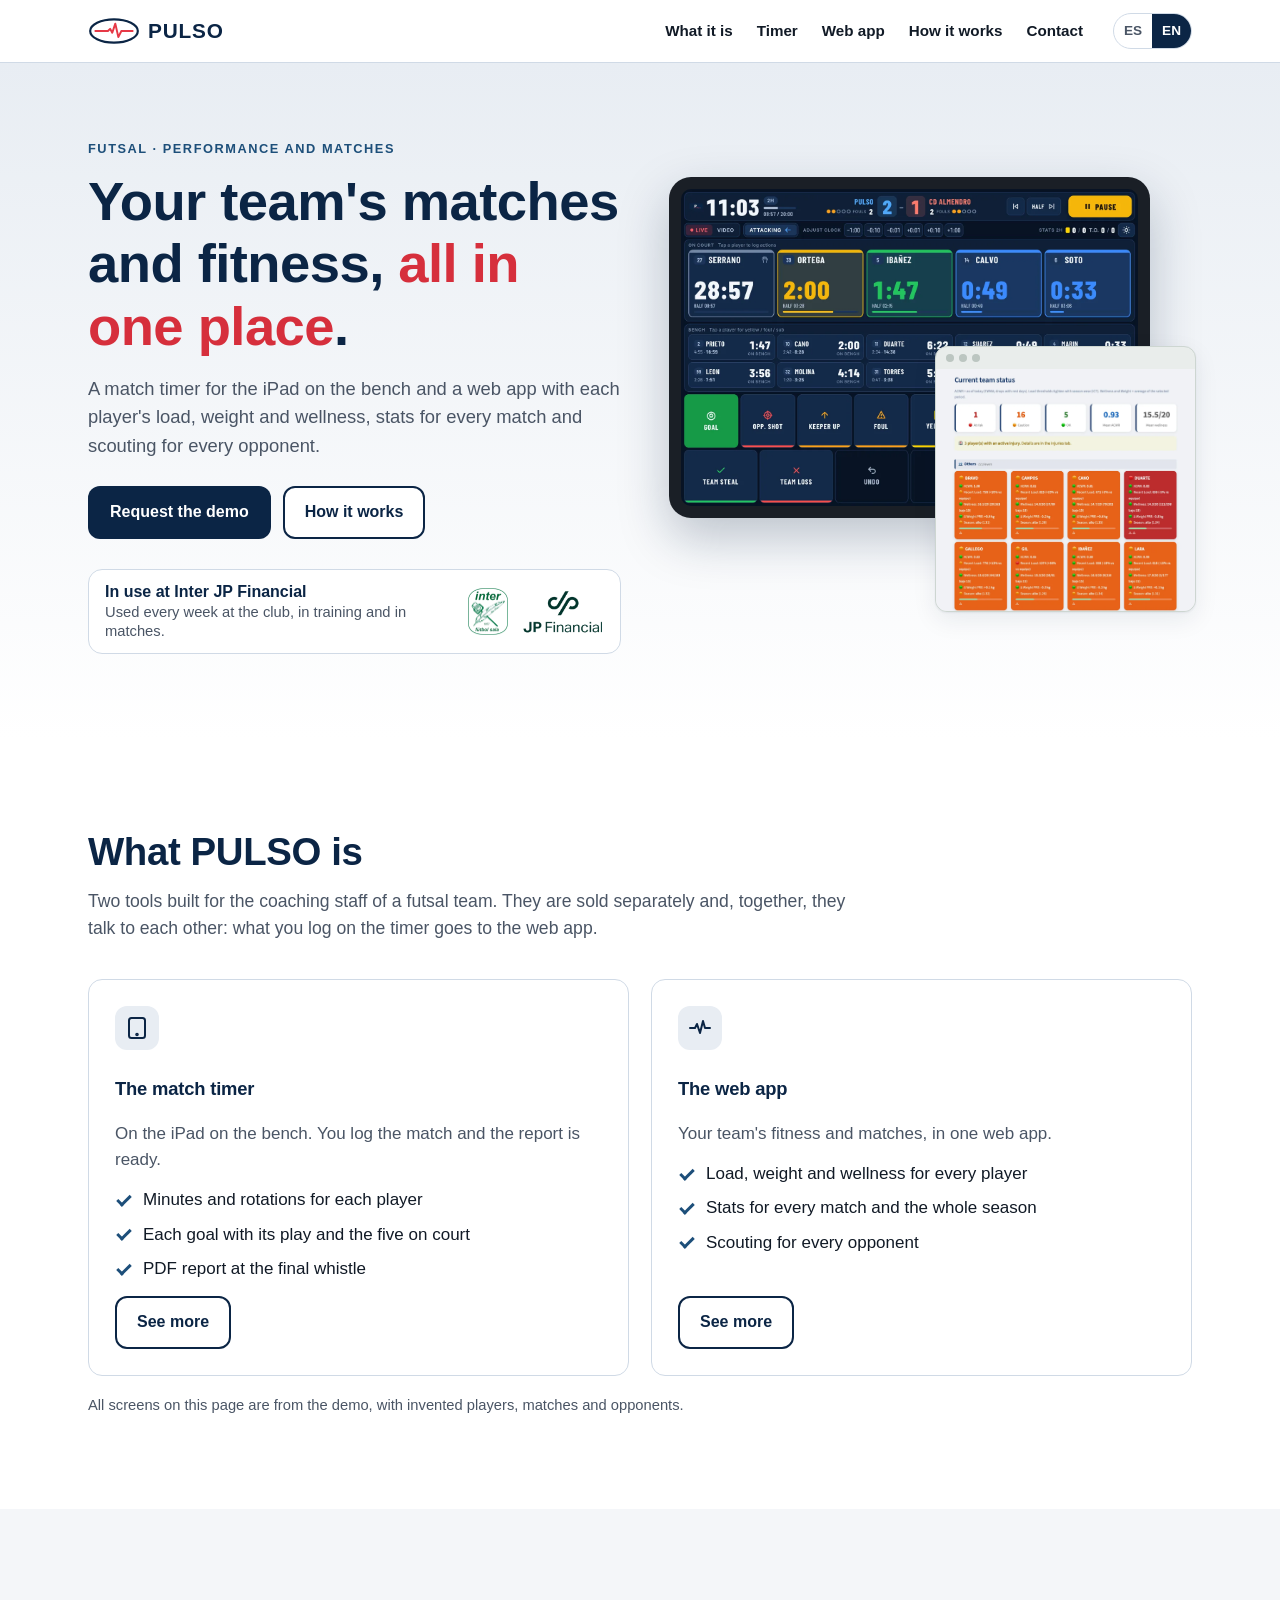
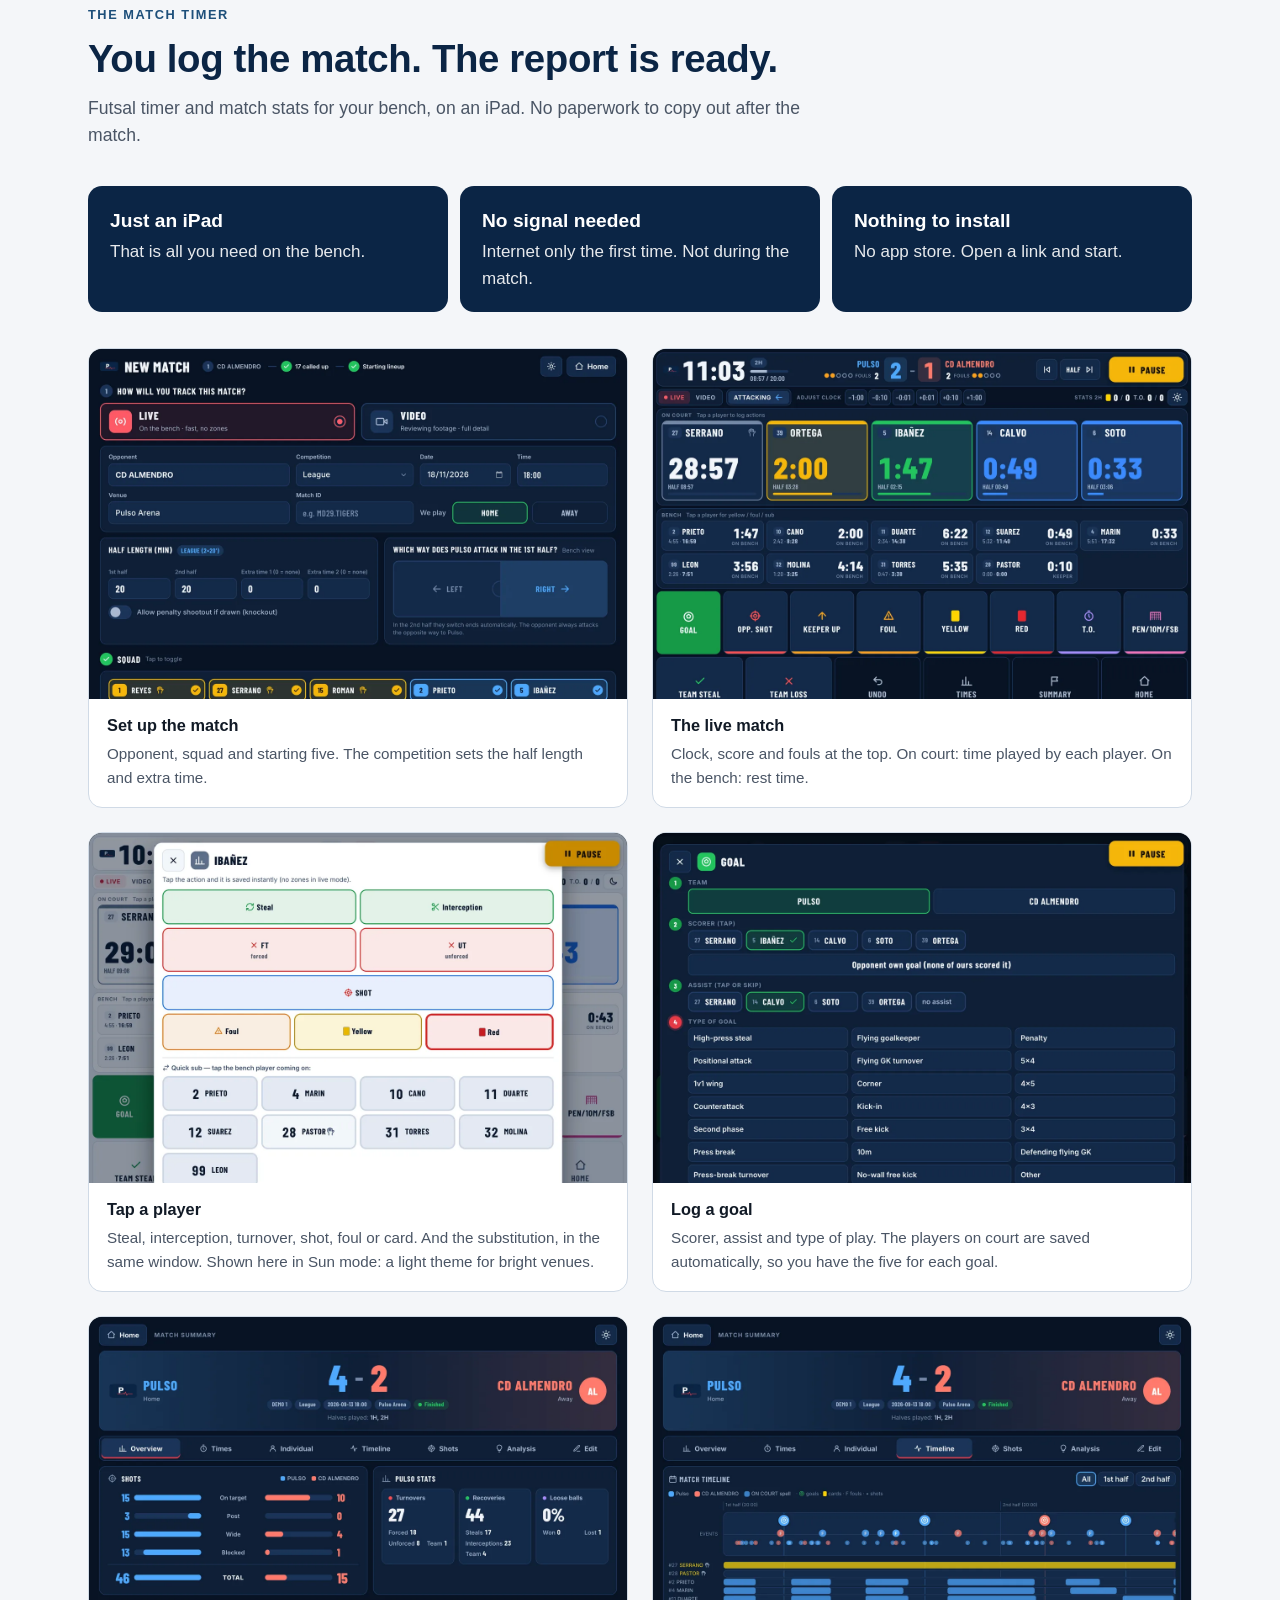
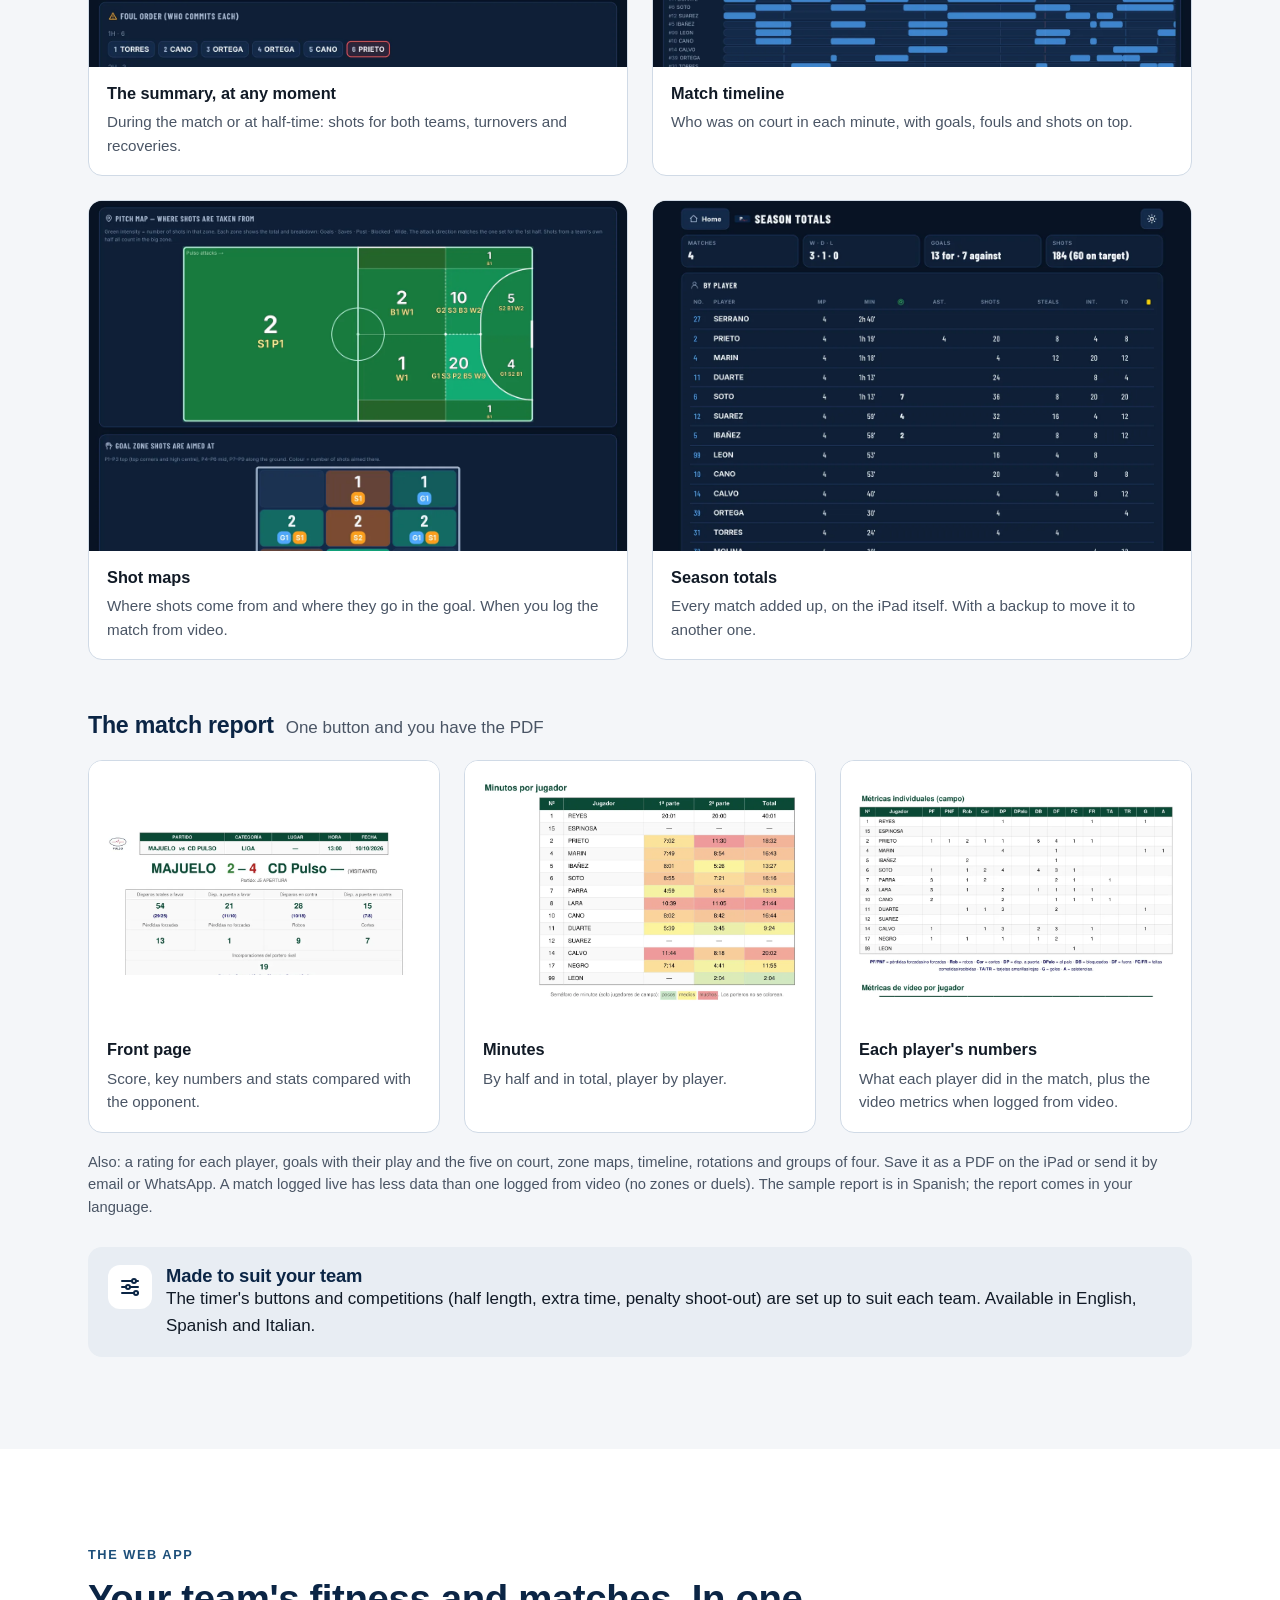
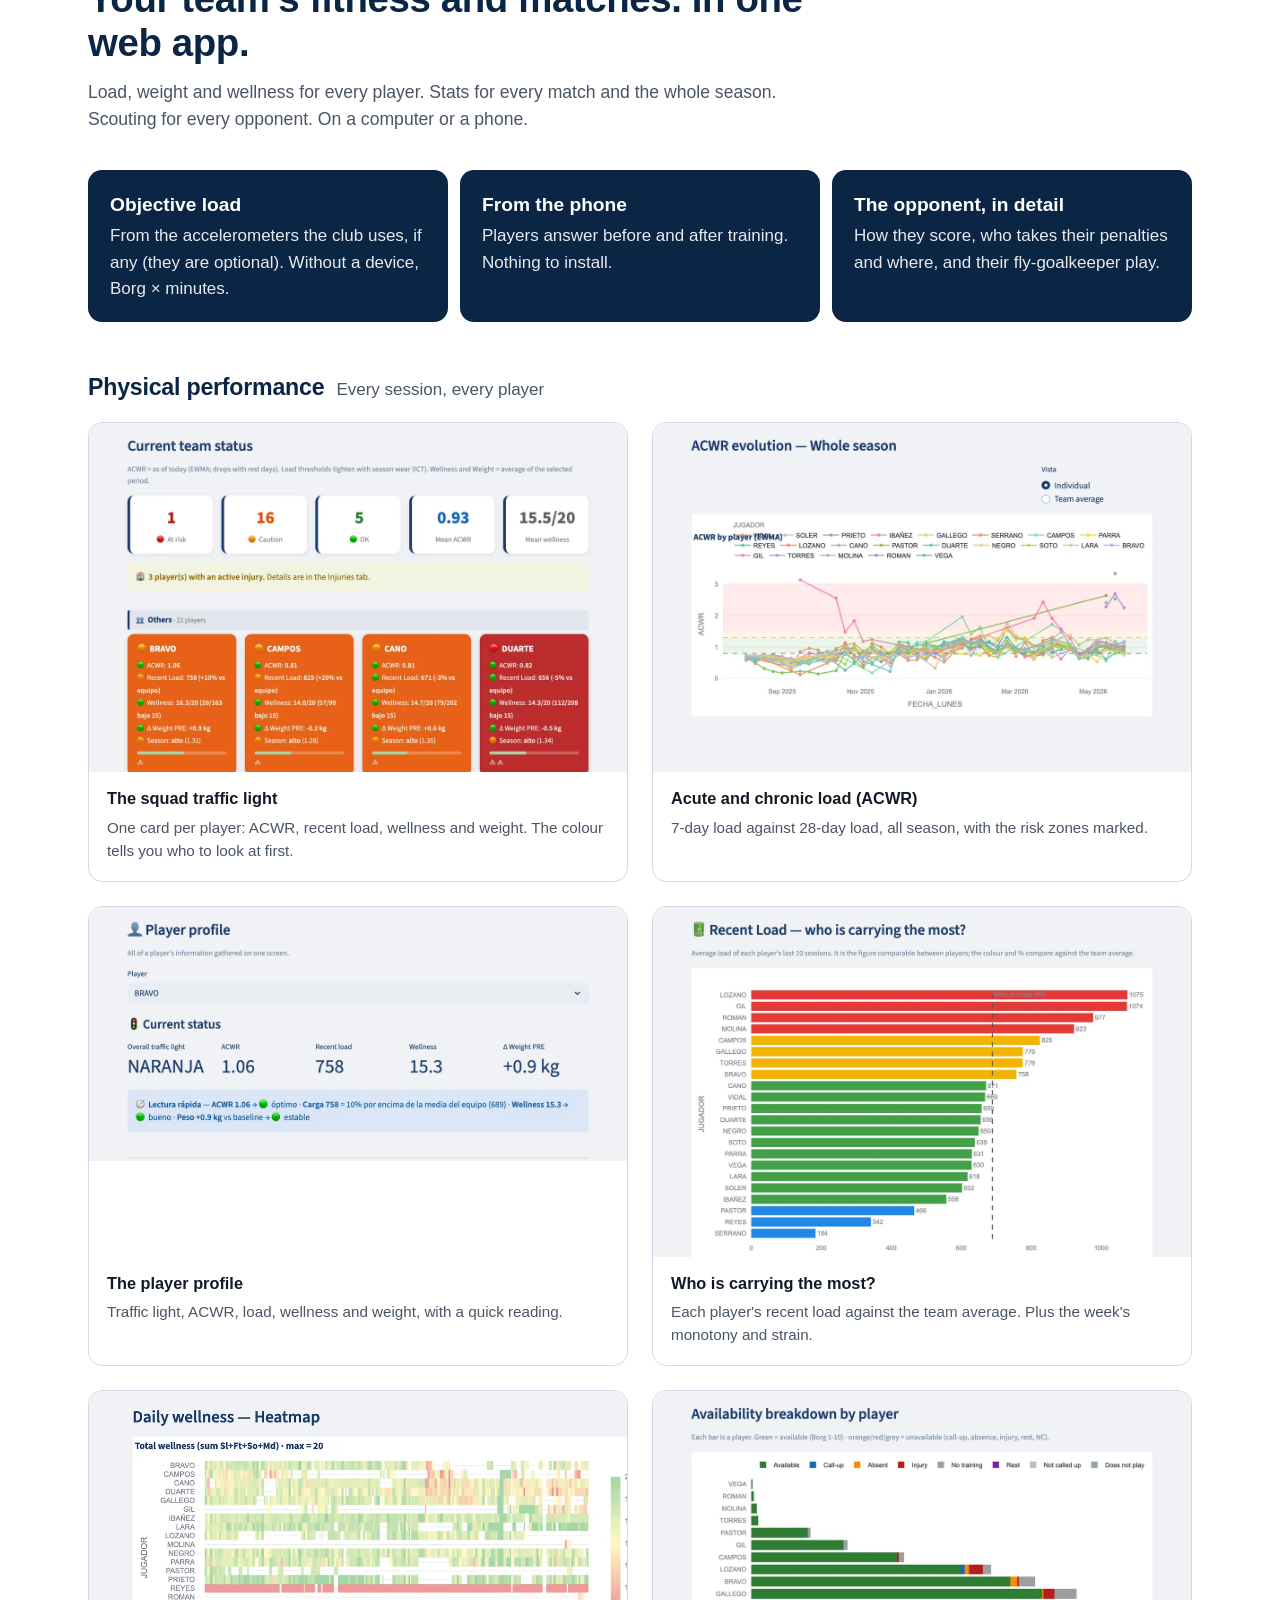
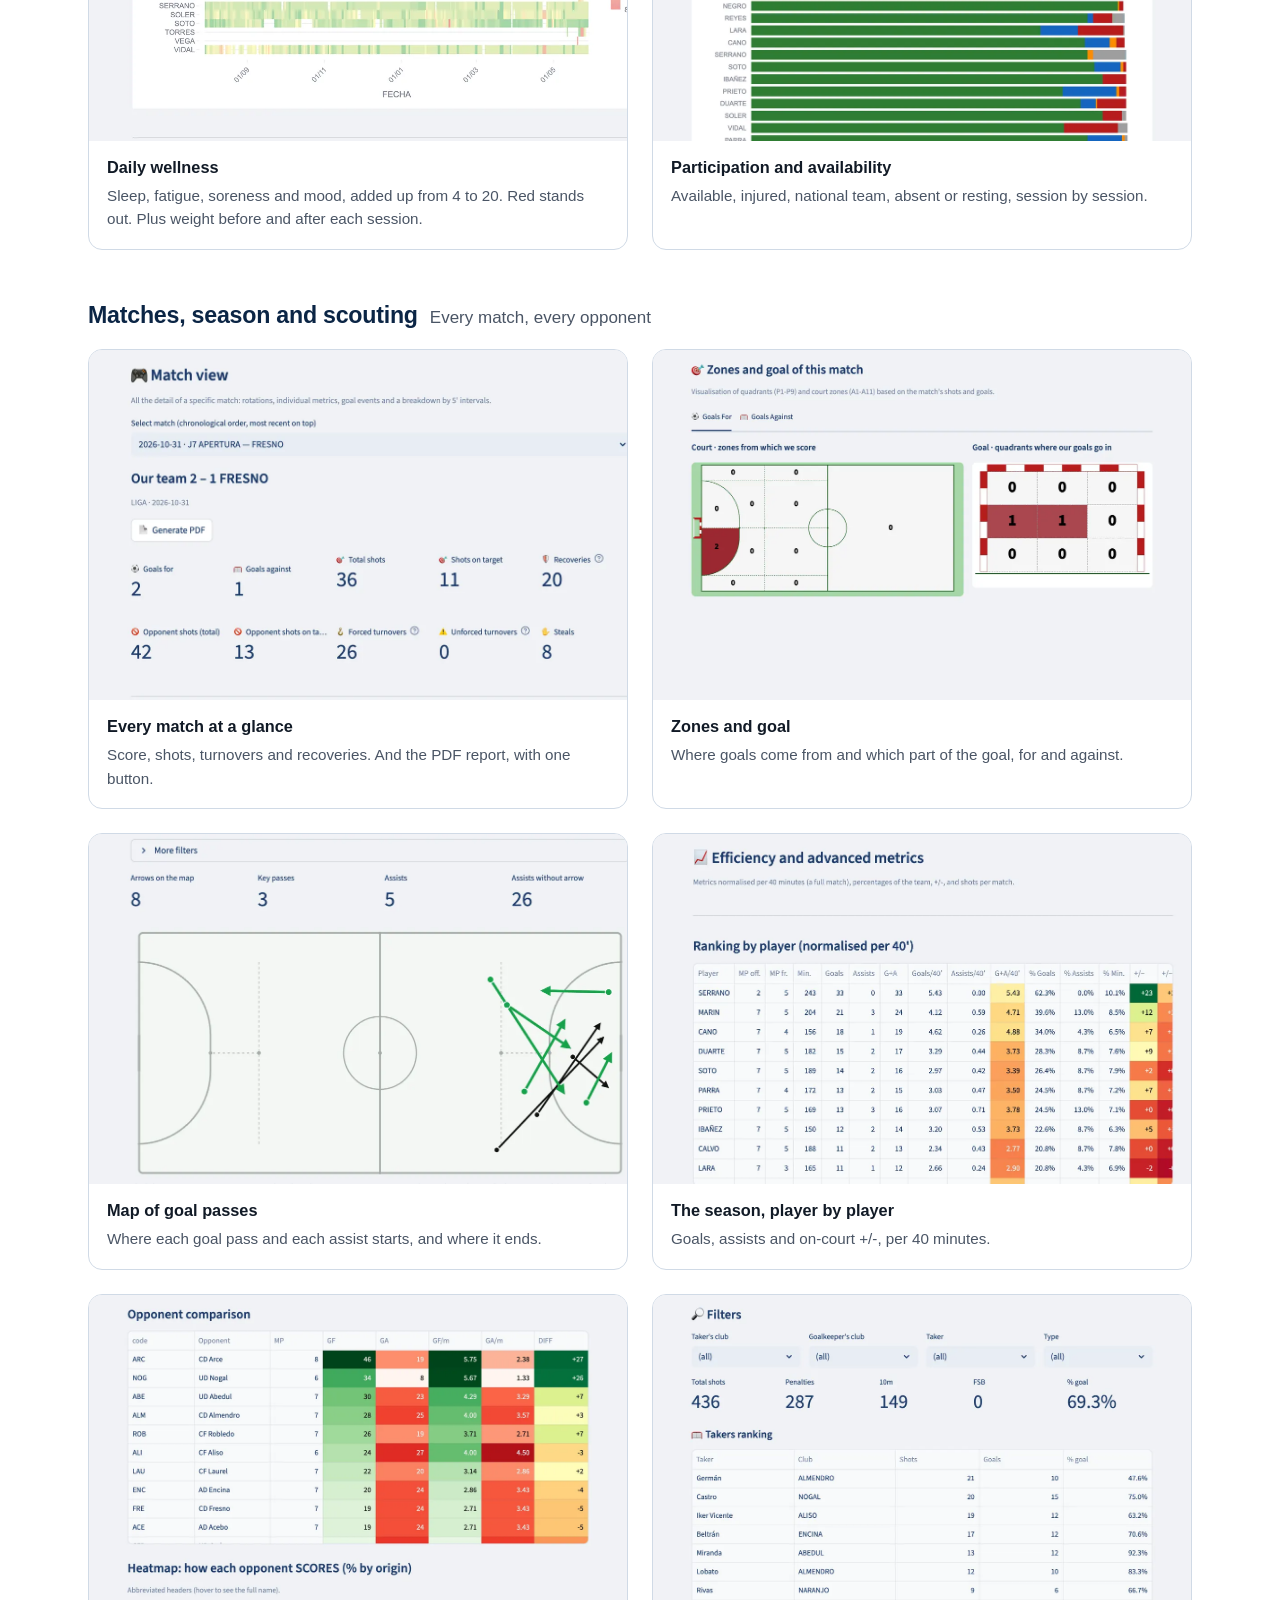
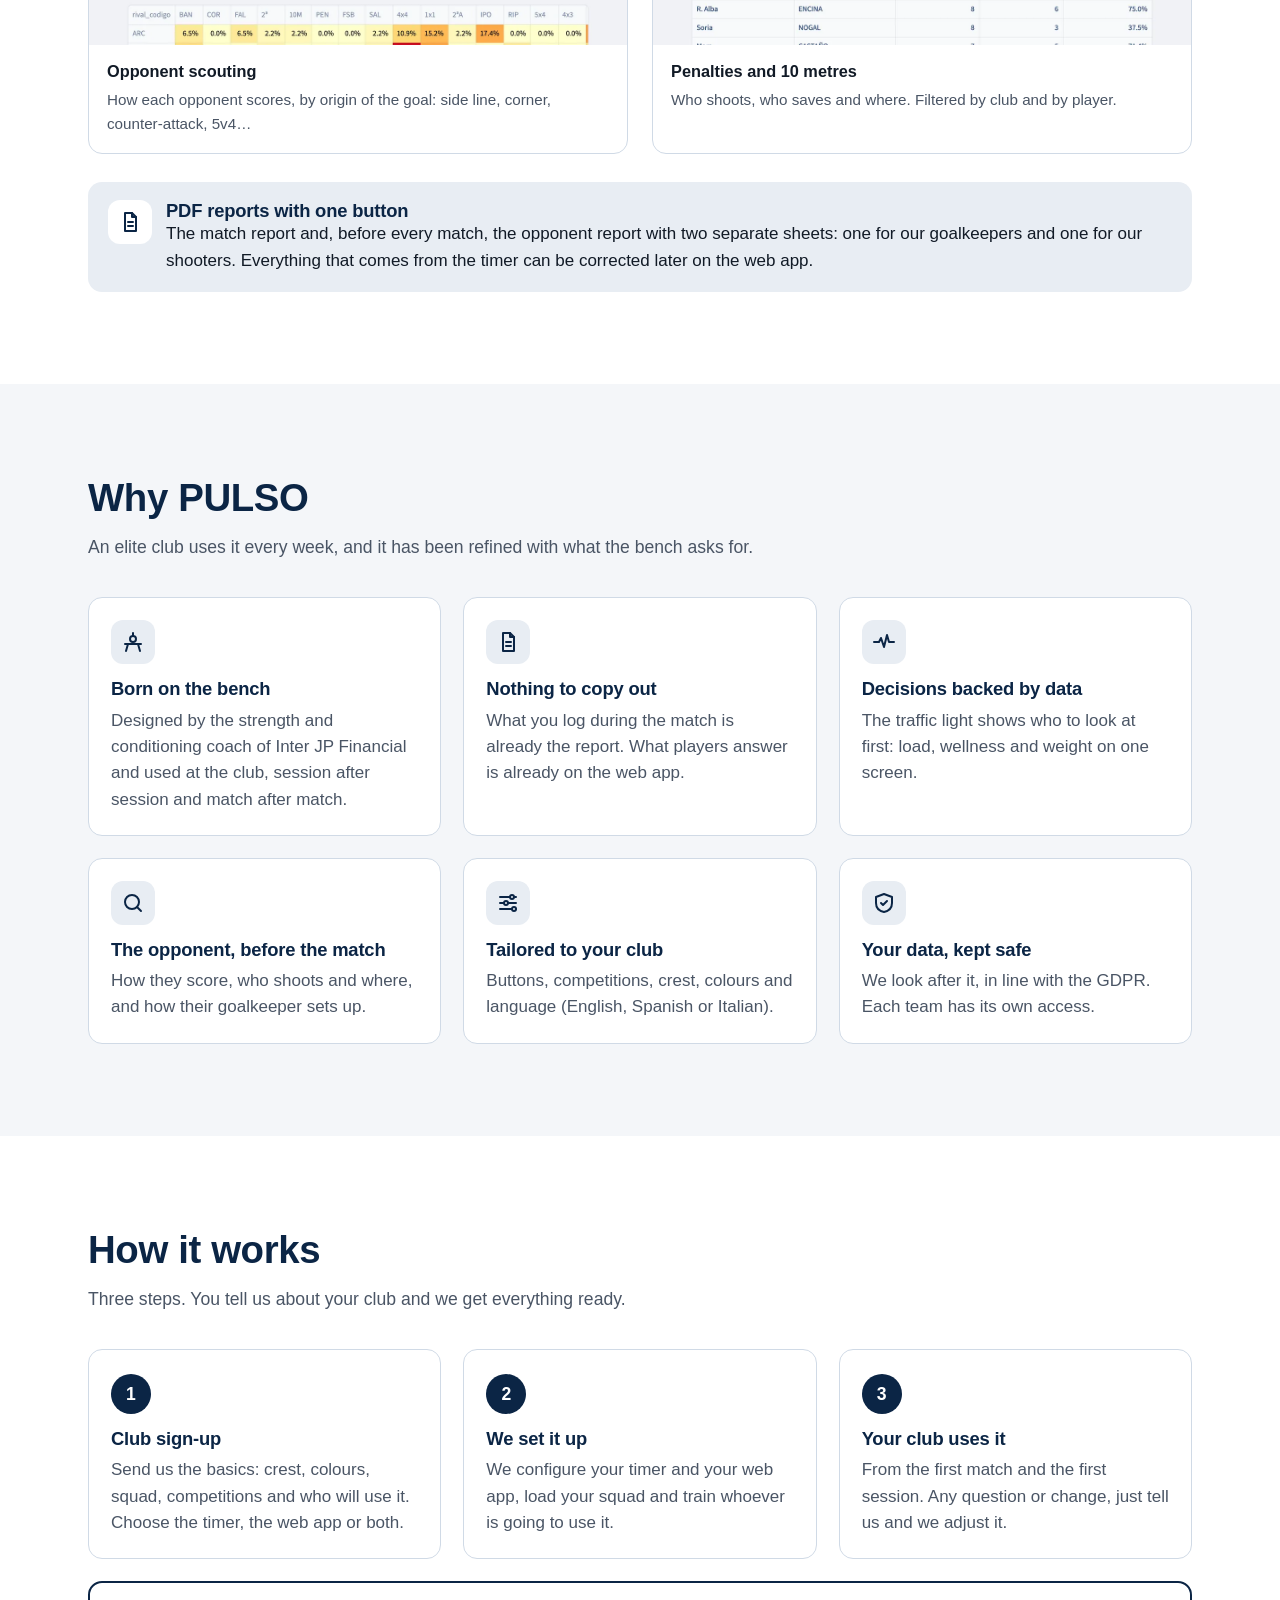
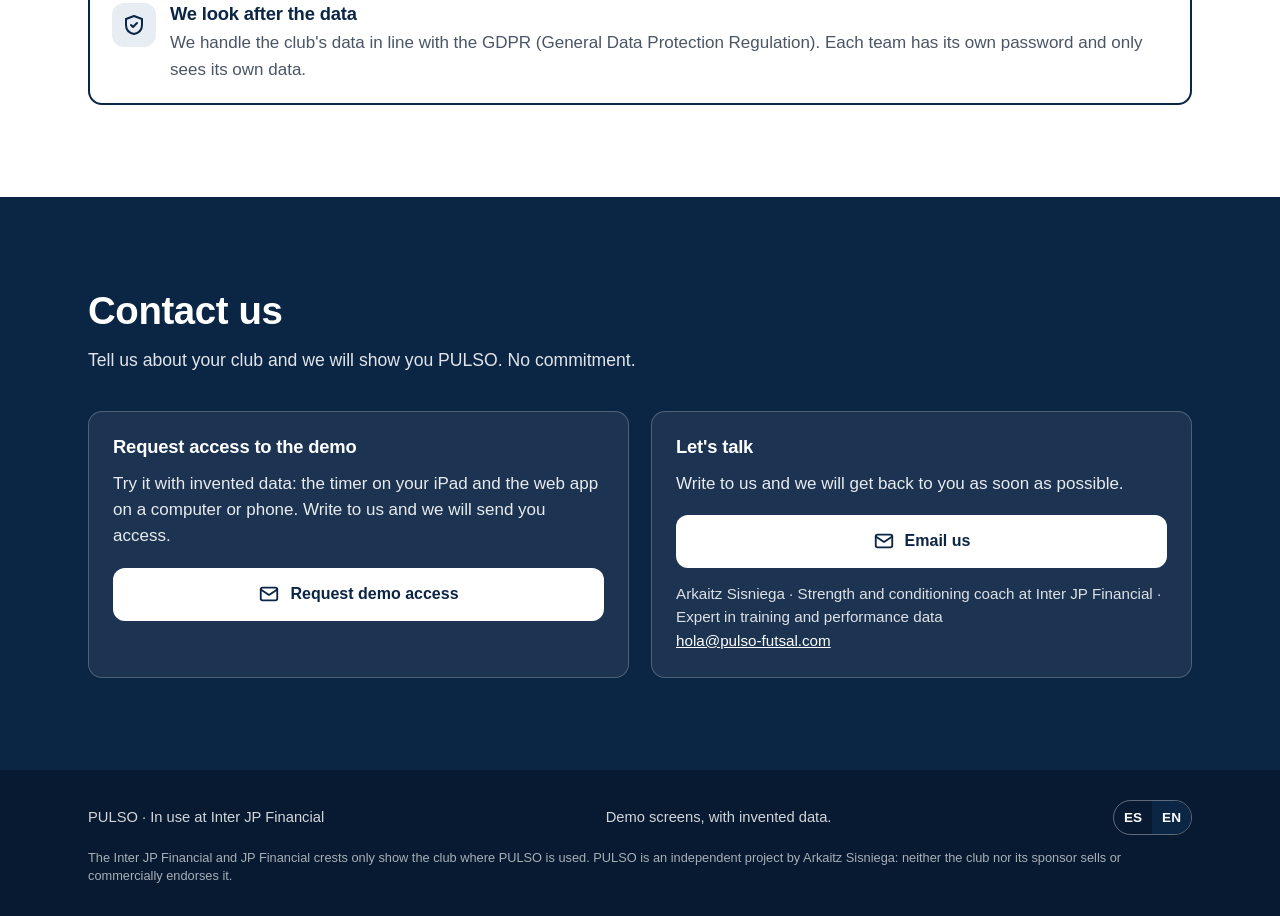
==== commit 63e8e788: "Crono: capturas reales del aspecto nuevo en lugar de las maquetas Las ocho imágenes del crono (caste" ====
--- a/en/index.html
+++ b/en/index.html
@@ -69,7 +69,7 @@
   <div class="envoltura">
     <div class="cabeza"><span class="etiqueta">The match timer</span><h2>You log the match. The report is ready.</h2><p>Futsal timer and match stats for your bench, on an iPad. No paperwork to copy out after the match.</p></div>
     <div class="ventajas"><div class="ventaja"><strong>Just an iPad</strong><span>That is all you need on the bench.</span></div><div class="ventaja"><strong>No signal needed</strong><span>Internet only the first time. Not during the match.</span></div><div class="ventaja"><strong>Nothing to install</strong><span>No app store. Open a link and start.</span></div></div>
-    <p class="desliza" aria-hidden="true">Swipe to see more →</p><div class="capturas"><figure class="oscura"><a href="../img/en/crono_02_nuevo.webp" target="_blank" rel="noopener" aria-label="Set up the match (opens full size)"><img src="../img/en/crono_02_nuevo.webp" width="1280" height="889" alt="Set up the match. Opponent, squad and starting five. The competition sets the half length and extra time." loading="lazy" decoding="async"></a><figcaption><strong>Set up the match</strong><span>Opponent, squad and starting five. The competition sets the half length and extra time.</span></figcaption></figure><figure class="oscura"><a href="../img/en/crono_03_directo.webp" target="_blank" rel="noopener" aria-label="The live match (opens full size)"><img src="../img/en/crono_03_directo.webp" width="1280" height="889" alt="The live match. Clock, score and fouls at the top. On court: time played by each player. On the bench: rest time." loading="lazy" decoding="async"></a><figcaption><strong>The live match</strong><span>Clock, score and fouls at the top. On court: time played by each player. On the bench: rest time.</span></figcaption></figure><figure class="oscura"><a href="../img/en/crono_05_jugador.webp" target="_blank" rel="noopener" aria-label="Tap a player (opens full size)"><img src="../img/en/crono_05_jugador.webp" width="1280" height="889" alt="Tap a player. Steal, interception, turnover, shot, foul or card. And the substitution, in the same window." loading="lazy" decoding="async"></a><figcaption><strong>Tap a player</strong><span>Steal, interception, turnover, shot, foul or card. And the substitution, in the same window.</span></figcaption></figure><figure class="oscura"><a href="../img/en/crono_04_gol.webp" target="_blank" rel="noopener" aria-label="Log a goal (opens full size)"><img src="../img/en/crono_04_gol.webp" width="1280" height="889" alt="Log a goal. Scorer, assist and type of play. The players on court are saved automatically, so you have the five for each goal." loading="lazy" decoding="async"></a><figcaption><strong>Log a goal</strong><span>Scorer, assist and type of play. The players on court are saved automatically, so you have the five for each goal.</span></figcaption></figure><figure class="oscura"><a href="../img/en/crono_06_resumen.webp" target="_blank" rel="noopener" aria-label="The summary, at any moment (opens full size)"><img src="../img/en/crono_06_resumen.webp" width="1280" height="889" alt="The summary, at any moment. During the match or at half-time: shots for both teams, turnovers and recoveries." loading="lazy" decoding="async"></a><figcaption><strong>The summary, at any moment</strong><span>During the match or at half-time: shots for both teams, turnovers and recoveries.</span></figcaption></figure><figure class="oscura"><a href="../img/en/crono_09_cronograma.webp" target="_blank" rel="noopener" aria-label="Match timeline (opens full size)"><img src="../img/en/crono_09_cronograma.webp" width="1280" height="889" alt="Match timeline. Who was on court in each minute, with goals, fouls and shots on top." loading="lazy" decoding="async"></a><figcaption><strong>Match timeline</strong><span>Who was on court in each minute, with goals, fouls and shots on top.</span></figcaption></figure><figure class="oscura"><a href="../img/en/crono_10_disparos_mapa.webp" target="_blank" rel="noopener" aria-label="Shot maps (opens full size)"><img src="../img/en/crono_10_disparos_mapa.webp" width="1280" height="889" alt="Shot maps. Where shots come from and where they go in the goal. When you log the match from video." loading="lazy" decoding="async"></a><figcaption><strong>Shot maps</strong><span>Where shots come from and where they go in the goal. When you log the match from video.</span></figcaption></figure><figure class="oscura"><a href="../img/en/crono_13_totales.webp" target="_blank" rel="noopener" aria-label="Season totals (opens full size)"><img src="../img/en/crono_13_totales.webp" width="1280" height="889" alt="Season totals. Every match added up, on the iPad itself. With a backup to move it to another one." loading="lazy" decoding="async"></a><figcaption><strong>Season totals</strong><span>Every match added up, on the iPad itself. With a backup to move it to another one.</span></figcaption></figure></div>
+    <p class="desliza" aria-hidden="true">Swipe to see more →</p><div class="capturas"><figure class="oscura"><a href="../img/en/crono_02_nuevo.webp" target="_blank" rel="noopener" aria-label="Set up the match (opens full size)"><img src="../img/en/crono_02_nuevo.webp" width="1280" height="889" alt="Set up the match. Opponent, squad and starting five. The competition sets the half length and extra time." loading="lazy" decoding="async"></a><figcaption><strong>Set up the match</strong><span>Opponent, squad and starting five. The competition sets the half length and extra time.</span></figcaption></figure><figure class="oscura"><a href="../img/en/crono_03_directo.webp" target="_blank" rel="noopener" aria-label="The live match (opens full size)"><img src="../img/en/crono_03_directo.webp" width="1280" height="889" alt="The live match. Clock, score and fouls at the top. On court: time played by each player. On the bench: rest time." loading="lazy" decoding="async"></a><figcaption><strong>The live match</strong><span>Clock, score and fouls at the top. On court: time played by each player. On the bench: rest time.</span></figcaption></figure><figure class="oscura"><a href="../img/en/crono_05_jugador.webp" target="_blank" rel="noopener" aria-label="Tap a player (opens full size)"><img src="../img/en/crono_05_jugador.webp" width="1280" height="889" alt="Tap a player. Steal, interception, turnover, shot, foul or card. And the substitution, in the same window. Shown here in Sun mode: a light theme for bright venues." loading="lazy" decoding="async"></a><figcaption><strong>Tap a player</strong><span>Steal, interception, turnover, shot, foul or card. And the substitution, in the same window. Shown here in Sun mode: a light theme for bright venues.</span></figcaption></figure><figure class="oscura"><a href="../img/en/crono_04_gol.webp" target="_blank" rel="noopener" aria-label="Log a goal (opens full size)"><img src="../img/en/crono_04_gol.webp" width="1280" height="889" alt="Log a goal. Scorer, assist and type of play. The players on court are saved automatically, so you have the five for each goal." loading="lazy" decoding="async"></a><figcaption><strong>Log a goal</strong><span>Scorer, assist and type of play. The players on court are saved automatically, so you have the five for each goal.</span></figcaption></figure><figure class="oscura"><a href="../img/en/crono_06_resumen.webp" target="_blank" rel="noopener" aria-label="The summary, at any moment (opens full size)"><img src="../img/en/crono_06_resumen.webp" width="1280" height="889" alt="The summary, at any moment. During the match or at half-time: shots for both teams, turnovers and recoveries." loading="lazy" decoding="async"></a><figcaption><strong>The summary, at any moment</strong><span>During the match or at half-time: shots for both teams, turnovers and recoveries.</span></figcaption></figure><figure class="oscura"><a href="../img/en/crono_09_cronograma.webp" target="_blank" rel="noopener" aria-label="Match timeline (opens full size)"><img src="../img/en/crono_09_cronograma.webp" width="1280" height="889" alt="Match timeline. Who was on court in each minute, with goals, fouls and shots on top." loading="lazy" decoding="async"></a><figcaption><strong>Match timeline</strong><span>Who was on court in each minute, with goals, fouls and shots on top.</span></figcaption></figure><figure class="oscura"><a href="../img/en/crono_10_disparos_mapa.webp" target="_blank" rel="noopener" aria-label="Shot maps (opens full size)"><img src="../img/en/crono_10_disparos_mapa.webp" width="1280" height="889" alt="Shot maps. Where shots come from and where they go in the goal. When you log the match from video." loading="lazy" decoding="async"></a><figcaption><strong>Shot maps</strong><span>Where shots come from and where they go in the goal. When you log the match from video.</span></figcaption></figure><figure class="oscura"><a href="../img/en/crono_13_totales.webp" target="_blank" rel="noopener" aria-label="Season totals (opens full size)"><img src="../img/en/crono_13_totales.webp" width="1280" height="889" alt="Season totals. Every match added up, on the iPad itself. With a backup to move it to another one." loading="lazy" decoding="async"></a><figcaption><strong>Season totals</strong><span>Every match added up, on the iPad itself. With a backup to move it to another one.</span></figcaption></figure></div>
     <div class="subtitulo"><h3>The match report</h3><span>One button and you have the PDF</span></div>
     <p class="desliza" aria-hidden="true">Swipe to see more →</p><div class="capturas tres"><figure class="doc"><a href="../img/informe_p1.webp" target="_blank" rel="noopener" aria-label="Front page (opens full size)"><img src="../img/informe_p1.webp" width="1000" height="505" alt="Front page. Score, key numbers and stats compared with the opponent." loading="lazy" decoding="async"></a><figcaption><strong>Front page</strong><span>Score, key numbers and stats compared with the opponent.</span></figcaption></figure><figure class="doc"><a href="../img/informe_p2.webp" target="_blank" rel="noopener" aria-label="Minutes (opens full size)"><img src="../img/informe_p2.webp" width="971" height="694" alt="Minutes. By half and in total, player by player." loading="lazy" decoding="async"></a><figcaption><strong>Minutes</strong><span>By half and in total, player by player.</span></figcaption></figure><figure class="doc"><a href="../img/informe_p3.webp" target="_blank" rel="noopener" aria-label="Each player&#x27;s numbers (opens full size)"><img src="../img/informe_p3.webp" width="1000" height="639" alt="Each player&#x27;s numbers. What each player did in the match, plus the video metrics when logged from video." loading="lazy" decoding="async"></a><figcaption><strong>Each player&#x27;s numbers</strong><span>What each player did in the match, plus the video metrics when logged from video.</span></figcaption></figure></div>
     <p class="nota">Also: a rating for each player, goals with their play and the five on court, zone maps, timeline, rotations and groups of four. Save it as a PDF on the iPad or send it by email or WhatsApp. A match logged live has less data than one logged from video (no zones or duels). The sample report is in Spanish; the report comes in your language.</p>
